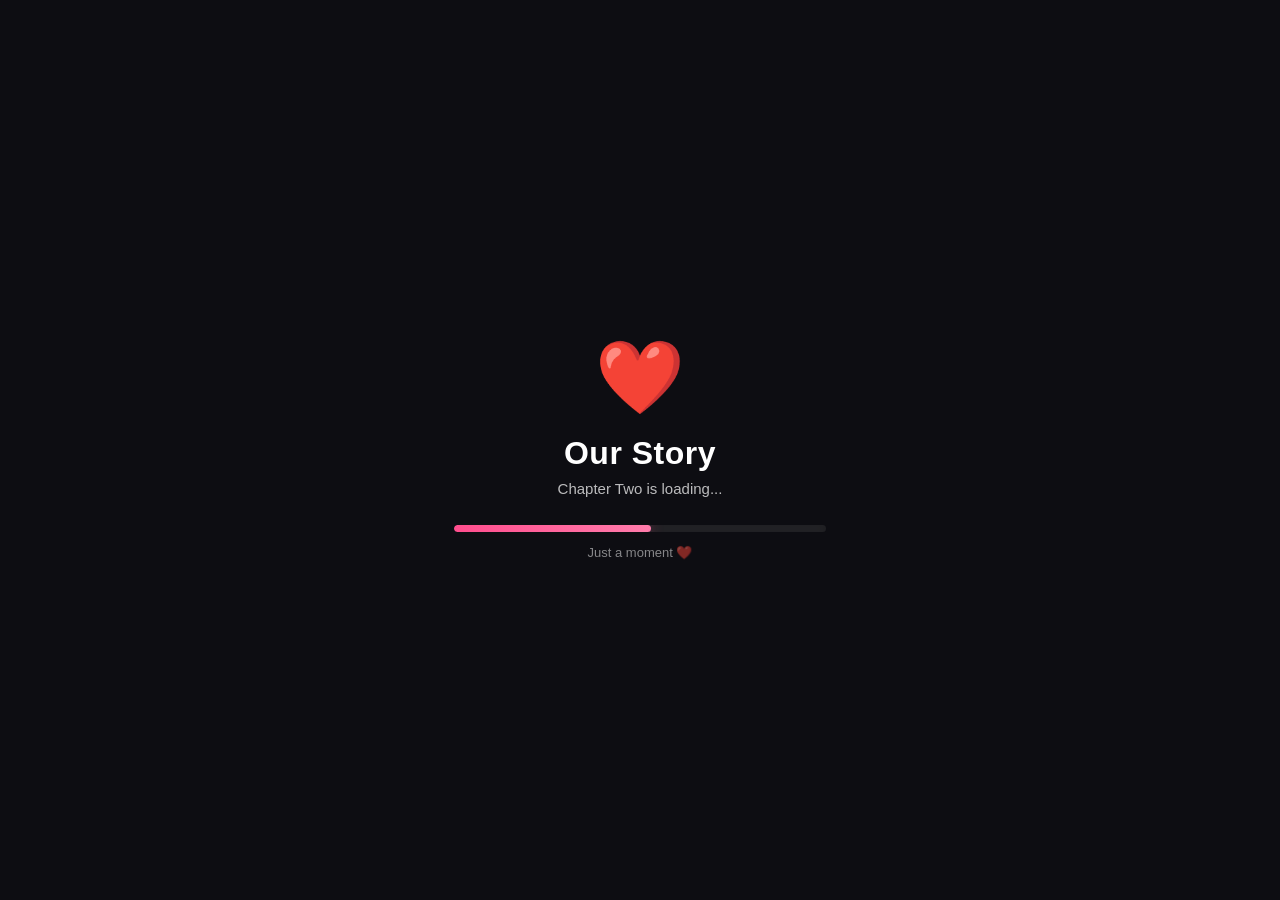
==== index.html @ 0c9db48d "Show saved Cloudinary memories in chapter wall" ====
<!DOCTYPE html><html lang="en"><head><meta charset="UTF-8"><meta name="viewport" content="width=device-width, initial-scale=1.0"><title>Our Story — Chapter Two ❤️</title><link rel="stylesheet" href="style.css"><link rel="stylesheet" href="passcode.css"><link rel="stylesheet" href="final-media.css"><link rel="stylesheet" href="https://unpkg.com/leaflet@1.9.4/dist/leaflet.css"></head><body><section id="loadingPage" class="page active"><div class="loadingScreen"><div class="loadingHeart">❤️</div><h1>Our Story</h1><p>Chapter Two is loading...</p><div class="loadingBar"><div id="loadingFill"></div></div><span>Just a moment ❤️</span></div></section><section id="loveGate" class="page"><div class="gateLayout"><div class="gateHero"><video autoplay muted loop playsinline preload="auto"><source src="InShot_20260901_132736990.mp4" type="video/mp4">Your browser does not support this video.</video></div><div class="gateCard dialGate"><div class="gateIcon">🔐</div><h2>Enter Our Secret Passcode ❤️</h2><p>Only the right passcode can unlock our story.</p><div class="passcodeRow"><div id="passcodeDisplay" class="passcodeDisplay">••••</div><button id="hintBtn" class="hintBtn" type="button">💡</button></div><div id="hintPopup" class="hintPopup hidden">The code is related to web ❤️</div><div class="heartKeypad"><button class="heartKey" data-key="1">1</button><button class="heartKey" data-key="2">2</button><button class="heartKey" data-key="3">3</button><button class="heartKey" data-key="4">4</button><button class="heartKey" data-key="5">5</button><button class="heartKey" data-key="6">6</button><button class="heartKey" data-key="7">7</button><button class="heartKey" data-key="8">8</button><button class="heartKey" data-key="9">9</button><button class="heartKey" data-key="delete" aria-label="Delete last digit">⌫</button><button class="heartKey heartKeyZero" data-key="0">0</button></div><button id="unlockBtn" class="unlockDialBtn">Unlock Our Story ❤️</button><p id="gateMessage"></p></div></div></section><section id="heroPage" class="page"><video id="heroVideo" autoplay muted loop playsinline preload="auto"><source src="InShot_20260901_132736990.mp4" type="video/mp4"></video><div class="heroOverlay"><h1>Our Story</h1><h2>Chapter Two ❤️</h2><p>Every memory with you is my favorite memory.</p><button id="beginJourney">Begin Our Journey</button></div></section><section id="letterPage" class="page"><div class="letterSplit"><div class="letterCopy"><h2>💌 A Letter For You</h2><div class="letterCard"><p id="letterText"></p></div><button id="nextLetterBtn" class="hidden">Continue ❤️</button></div><div class="introVideoFrame"><video autoplay muted loop playsinline preload="auto"><source src="InShot_20260901_132624431.mp4" type="video/mp4"></video></div></div></section><section id="cameraPage" class="page"><div class="cameraWrapper"><h2>📸 One More Memory...</h2><p id="cameraStatus">Smile... 😊</p><video id="camera" autoplay muted playsinline></video><canvas id="captureCanvas"></canvas><div id="cameraCountdown">3</div></div></section><section id="selfiePage" class="page"><div class="selfieContainer"><div class="polaroid"><img id="selfieImage" src="" alt="Captured Memory"><div class="polaroidCaption"><h3>❤️ The Newest Memory</h3><p>Captured Today</p></div></div></div></section><section id="memoryWall" class="page"><div class="memoryWallTop"><h2 class="memoryHeading">Our Story ❤️</h2><p class="memoryWallIntro">A few moments from this chapter.</p></div><div class="memoryGrid"><video class="memoryVideo pos-center" autoplay muted loop playsinline preload="auto"><source src="VID_20260921_014622_862.mp4"></video><video class="memoryVideo pos-center" autoplay muted loop playsinline preload="auto"><source src="1000595578.mp4"></video><video class="memoryVideo pos-right" autoplay muted loop playsinline preload="auto"><source src="1000597354.mp4"></video><video class="memoryVideo pos-right" autoplay muted loop playsinline preload="auto"><source src="1000597353.mp4"></video><video class="memoryVideo pos-left" autoplay muted loop playsinline preload="auto"><source src="1000598898.mp4"></video><video class="memoryVideo pos-left" autoplay muted loop playsinline preload="auto"><source src="1000598899.mp4"></video><video class="memoryVideo pos-center" autoplay muted loop playsinline preload="auto"><source src="InShot_20260828_232632135.mp4"></video><video class="memoryVideo pos-center" autoplay muted loop playsinline preload="auto"><source src="1000601857.mp4"></video><div class="currentSelfieSlot"><img id="memoryWallSelfie" src="" alt="Current Selfie"><div>❤️ Current Memory</div></div></div><div class="cloudMemoriesSection"><h3>☁️ Our Saved Memories</h3><p class="cloudMemoriesHint">Every selfie saved here becomes another little memory.</p><div id="cloudMemoriesGrid" class="cloudMemoriesGrid"></div><p id="cloudMemoriesEmpty" class="cloudMemoriesEmpty hidden">Your first saved memory will appear here. 📸❤️</p></div><p class="memoryQuote">Every beautiful memory deserves another chapter. ❤️</p><button id="timelineContinue" class="storyContinueBtn" type="button">Continue to our timeline ❤️</button></section><section id="timelinePage" class="page"><div class="timelineContainer"><div class="timelineHeader"><span>CHAPTER TWO</span><h2>Our Little Timeline ❤️</h2><p>The moments that made this story ours.</p></div><div id="storyTimeline" class="storyTimeline"></div><button id="timelineNext" class="storyContinueBtn" type="button">Continue ❤️</button></div></section><section id="locationPage" class="page"><div class="locationContainer"><div class="locationIcon">📍</div><h2>Where We Are ❤️</h2><p class="locationSubtitle">One memory, two places.</p><div id="loveMap"></div><div class="mapDistance" id="distanceValue">1.92 miles</div><p id="distanceHugText" class="distanceHugText">These 1.92 miles are the only thing standing between us and the hug we both need ❤️</p><div class="locationPoints"><div class="locationPoint"><span>❤️</span><strong>His Home</strong></div><div class="locationPoint"><span>🌹</span><strong>Your Home</strong></div></div><button id="locationPermissionBtn" type="button" class="hidden">📍 Share My Location</button><button id="locationContinue" type="button" class="hidden">Continue ❤️</button></div></section><section id="quizPage" class="page"><div class="quizContainer"><div class="quizTop"><span id="questionNumber">Question 1 / 8</span><div class="progressBar"><div id="progressFill"></div></div></div><h2 id="quizQuestion"></h2><div id="quizOptions"></div><p id="quizResponse"></p></div></section><section id="starsPage" class="page"><div id="starBackground"></div><div class="starsContent"><h2>🌌 Memory Constellation</h2><p>Tap every glowing star to unlock our memories.</p></div><button id="starsContinue" class="hidden">Continue ❤️</button></section><section id="futurePage" class="page"><div class="futureContainer"><h2>🌠 Future Star</h2><div id="futureTypewriter"></div><img id="futureSelfie" src="" alt="Future Memory"><button id="futureNext">Continue ❤️</button></div></section><section id="finalLetterPage" class="page"><div class="finalLetterCard"><h2>💌 One Last Letter</h2><p id="finalLetterText"></p><button id="sealChapterBtn" class="hidden">❤️ Seal Chapter Two</button></div></section><section id="sealPage" class="page"><div class="sealContainer"><div id="heartSeal">❤️</div><h2>Chapter Two Sealed Forever</h2><p>Some memories never fade... They stay forever. ❤️</p></div></section><section id="giftPage" class="page"><div class="giftWrapper"><div id="giftBox">🎁</div><div id="giftItems" class="hidden"><div>🌹 Rose</div><div>🍫 Chocolate</div><div>💌 Love Letter</div><div>❤️ Endless Love</div></div></div></section><section id="continuePage" class="page"><div class="continueBox"><h1>To Be Continued...</h1><p>See you in Chapter Three ❤️</p></div></section><section id="voicemailPage" class="page"><div class="voicemailCard"><div class="voicemailLabel">❤️ A VOICE NOTE FOR YOU</div><p>Before you go, listen to this...</p><div class="voicePlayer"><button id="voicePlayBtn" type="button">▶</button><div class="voiceWave"><div id="voiceProgress"></div><input id="voiceSeek" type="range" min="0" max="100" value="0"></div><span id="voiceTime">0:00</span></div><audio id="voiceMessage" preload="metadata"><source src="20260830_133704.aac" type="audio/aac"></audio></div></section><section id="anniversaryPage" class="page"><div class="anniversaryMessage"><span class="anniversaryLine">One last thing...</span><span class="anniversaryLine">I love you, babe ❤️</span><span class="anniversaryLine">Happy Anniversary ❤️</span></div></section><section id="replayPage" class="page"><div class="replayBox"><button id="replayBtn">❤️ Replay Our Story</button></div></section><audio id="bgMusic" src="Writing in time.mp3" preload="auto" loop></audio><div id="heartRain"></div><div id="rosePetals"></div><div id="fireworks"></div><div id="flashEffect"></div><script src="https://unpkg.com/leaflet@1.9.4/dist/leaflet.js"></script><script src="js/supabase.js?v=12"></script><script src="js/quiz-history.js?v=1"></script><script src="js/memories.js?v=1"></script><script src="js/camera.js"></script><script src="js/quiz.js?v=8"></script><script src="js/stars.js"></script><script src="js/location.js"></script><script src="script.js"></script></body></html>
---- style.css ----
/*=================================================
  OUR STORY — CHAPTER TWO
  STYLE.CSS
  VERSION 3
  PART 1
==================================================*/

*{
margin:0;
padding:0;
box-sizing:border-box;
-webkit-tap-highlight-color:transparent;
}

:root{

--bg:#05060A;

--bg2:#0F1118;

--primary:#FF4D8D;

--secondary:#FF82B2;

--text:#FFFFFF;

--light:#D9D9D9;

--glass:rgba(255,255,255,.08);

--border:rgba(255,255,255,.12);

--radius:24px;

--transition:.45s;

}

html{

width:100%;
height:100%;
overflow:hidden;

scroll-behavior:smooth;

}

body{

width:100%;
height:100%;

overflow:hidden;

background:linear-gradient(
180deg,
var(--bg),
var(--bg2)
);

font-family:"Poppins",sans-serif;

color:white;

position:relative;

}

/*=========================
Page
=========================*/

.page{

position:fixed;

top:0;
left:0;

width:100%;
height:100%;

display:flex;

justify-content:center;

align-items:center;

flex-direction:column;

padding:24px;

opacity:0;

visibility:hidden;

pointer-events:none;

transform:translateY(40px);

transition:

opacity .6s,

transform .6s,

visibility .6s;

}

.page.active{

opacity:1;

visibility:visible;

pointer-events:auto;

transform:translateY(0);

}

/*=========================
Hidden
=========================*/

.hidden{

display:none !important;

}

/*=========================
Loading
=========================*/

.loadingContent{

width:100%;

max-width:380px;

text-align:center;

}

.heartLoader{

font-size:70px;

animation:heartbeat 1.3s infinite;

}

.loadingContent h1{

margin-top:18px;

font-size:30px;

font-weight:700;

}

.loadingContent p{

margin-top:12px;

color:#cccccc;

}

.loadingBar{

margin-top:28px;

width:100%;

height:12px;

background:#202020;

border-radius:100px;

overflow:hidden;

}

#loadingFill{

width:0%;

height:100%;

background:linear-gradient(
90deg,
var(--primary),
var(--secondary)
);

border-radius:100px;

}

/*=========================
Love Gate
=========================*/

.gateCard{

width:100%;

max-width:420px;

background:var(--glass);

backdrop-filter:blur(18px);

border:1px solid var(--border);

border-radius:28px;

padding:28px;

text-align:center;

box-shadow:

0 20px 45px rgba(0,0,0,.35);

}

.gateIcon{

font-size:55px;

margin-bottom:15px;

}

.gateCard h2{

font-size:26px;

line-height:1.4;

margin-bottom:10px;

}

.gateCard p{

color:var(--light);

margin-bottom:18px;

}

#loveInput{

width:100%;

padding:16px;

border:none;

outline:none;

border-radius:16px;

background:#181818;

color:white;

font-size:16px;

}

#loveInput::placeholder{

color:#999;

}

#unlockBtn{

width:100%;

margin-top:18px;

padding:15px;

border:none;

border-radius:16px;

background:var(--primary);

color:white;

font-size:17px;

font-weight:600;

cursor:pointer;

transition:var(--transition);

}

#unlockBtn:active{

transform:scale(.97);

}

#gateMessage{

margin-top:15px;

min-height:24px;

font-size:15px;

color:#FFD5E4;

}

/*=========================
Hero
=========================*/

#heroPage{

overflow:hidden;

}

#heroVideo{

position:absolute;

inset:0;

width:100%;

height:100%;

object-fit:cover;

z-index:-2;

}

.heroOverlay{

position:absolute;

inset:0;

display:flex;

justify-content:center;

align-items:center;

flex-direction:column;

text-align:center;

padding:25px;

background:rgba(0,0,0,.45);

}

.heroOverlay h1{

font-size:46px;

font-weight:700;

}

.heroOverlay h2{

margin-top:8px;

font-size:30px;

color:var(--secondary);

}

.heroOverlay p{

margin-top:20px;

max-width:340px;

line-height:1.8;

color:#ECECEC;

}

#beginJourney{

margin-top:30px;

padding:15px 42px;

border:none;

border-radius:50px;

background:var(--primary);

color:white;

font-size:17px;

font-weight:600;

cursor:pointer;

transition:var(--transition);

}

#beginJourney:active{

transform:scale(.96);

}

/*=========================
Animation
=========================*/

@keyframes heartbeat{

0%{

transform:scale(1);

}

25%{

transform:scale(1.12);

}

50%{

transform:scale(.95);

}

75%{

transform:scale(1.1);

}

100%{

transform:scale(1);

}

}
/*=================================================
  VERSION 3
  PART 2
  LOVE LETTER • CAMERA • SELFIE • MEMORY WALL
==================================================*/

/*=========================
Love Letter
=========================*/

.letterWrapper{

width:100%;
max-width:750px;

display:flex;
flex-direction:column;
align-items:center;

}

.letterWrapper h2{

font-size:32px;

margin-bottom:25px;

text-align:center;

}

.letterCard{

width:100%;

min-height:350px;

padding:28px;

background:var(--glass);

backdrop-filter:blur(20px);

border:1px solid var(--border);

border-radius:28px;

overflow-y:auto;

line-height:2;

font-size:17px;

color:#F4F4F4;

scrollbar-width:none;

}

.letterCard::-webkit-scrollbar{

display:none;

}

#letterText{

white-space:pre-wrap;

}

#nextLetterBtn{

margin-top:30px;

padding:15px 40px;

border:none;

border-radius:50px;

background:var(--primary);

color:white;

font-size:17px;

font-weight:600;

cursor:pointer;

transition:var(--transition);

}

#nextLetterBtn:active{

transform:scale(.97);

}

/*=========================
Camera
=========================*/

.cameraWrapper{

width:100%;

max-width:430px;

display:flex;

flex-direction:column;

align-items:center;

}

.cameraWrapper h2{

margin-bottom:10px;

}

#cameraStatus{

margin-bottom:18px;

color:#DDDDDD;

}

#camera{

width:100%;

aspect-ratio:1/1;

border-radius:25px;

background:black;

object-fit:cover;

border:3px solid rgba(255,255,255,.12);

}

#captureCanvas{

display:none;

}

#cameraCountdown{

margin-top:25px;

width:85px;

height:85px;

display:flex;

justify-content:center;

align-items:center;

border-radius:50%;

background:rgba(255,255,255,.08);

font-size:36px;

font-weight:bold;

}

/*=========================
Selfie
=========================*/

.selfieContainer{

display:flex;

justify-content:center;

align-items:center;

width:100%;

}

.polaroid{

width:320px;

background:white;

padding:18px;

border-radius:12px;

box-shadow:

0 18px 45px rgba(0,0,0,.35);

transform:rotate(-2deg);

transition:.4s;

}

.polaroid:active{

transform:rotate(0deg) scale(.98);

}

.polaroid img{

width:100%;

aspect-ratio:1/1;

object-fit:cover;

display:block;

border-radius:8px;

}

.polaroidCaption{

margin-top:18px;

text-align:center;

color:#222;

}

.polaroidCaption h3{

font-size:21px;

margin-bottom:10px;

}

.polaroidCaption p{

font-weight:600;

margin-bottom:10px;

}

.polaroidCaption small{

display:block;

line-height:1.8;

}

/*=========================
Memory Wall
=========================*/

.memoryHeading{

font-size:34px;

margin-bottom:30px;

text-align:center;

}

.memoryGrid{

width:100%;

max-width:900px;

display:grid;

grid-template-columns:

repeat(2,1fr);

gap:16px;

}

.memoryVideo{

width:100%;

aspect-ratio:1/1;

object-fit:cover;

background:#111;

border-radius:20px;

border:2px solid rgba(255,255,255,.10);

transition:.35s;

}

.memoryVideo:hover{

transform:scale(1.03);

}

.memoryQuote{

margin-top:28px;

text-align:center;

font-size:16px;

line-height:1.8;

color:#DDDDDD;

}

/*=========================
Tablet/Desktop
=========================*/

@media(min-width:768px){

.memoryGrid{

grid-template-columns:

repeat(3,1fr);

}

.polaroid{

width:360px;

}

}
/*=================================================
  VERSION 3
  PART 3
  QUIZ • CONSTELLATION • FUTURE STAR • FINAL LETTER
==================================================*/

/*=========================
COUPLE QUIZ
=========================*/

.quizContainer{

width:100%;

max-width:550px;

background:var(--glass);

backdrop-filter:blur(20px);

border:1px solid var(--border);

border-radius:28px;

padding:28px;

box-shadow:0 20px 45px rgba(0,0,0,.35);

}

.quizTop{

display:flex;

flex-direction:column;

gap:15px;

margin-bottom:30px;

}

#questionNumber{

font-size:15px;

color:#DADADA;

}

.progressBar{

width:100%;

height:10px;

background:#222;

border-radius:50px;

overflow:hidden;

}

#progressFill{

width:0%;

height:100%;

background:linear-gradient(
90deg,
var(--primary),
var(--secondary)
);

transition:.4s;

}

#quizQuestion{

font-size:26px;

line-height:1.5;

margin-bottom:25px;

text-align:center;

}

#quizOptions{

display:grid;

gap:15px;

}

.quizOption{

padding:16px;

border:none;

border-radius:18px;

background:rgba(255,255,255,.08);

color:white;

font-size:16px;

cursor:pointer;

transition:.3s;

}

.quizOption:hover{

background:var(--primary);

transform:translateY(-2px);

}

.quizOption.correct{

background:#32d583;

}

.quizOption.wrong{

background:#ff5b5b;

}

#quizResponse{

margin-top:20px;

min-height:25px;

text-align:center;

color:#FFD7E5;

font-size:15px;

}

/*=========================
MEMORY CONSTELLATION
=========================*/

#starBackground{

position:absolute;

inset:0;

overflow:hidden;

z-index:-1;

}

.star{

position:absolute;

width:8px;

height:8px;

border-radius:50%;

background:white;

box-shadow:
0 0 12px white,
0 0 25px var(--secondary);

animation:twinkle 2.2s infinite;

cursor:pointer;

}

.starsContent{

text-align:center;

max-width:500px;

}

.starsContent h2{

font-size:34px;

margin-bottom:18px;

}

.starsContent p{

line-height:1.8;

color:#DDDDDD;

}

#starsContinue{

margin-top:40px;

padding:15px 40px;

border:none;

border-radius:50px;

background:var(--primary);

color:white;

font-size:16px;

cursor:pointer;

}

/*=========================
FUTURE STAR
=========================*/

.futureContainer{

width:100%;

max-width:650px;

display:flex;

flex-direction:column;

align-items:center;

text-align:center;

}

.futureContainer h2{

font-size:34px;

margin-bottom:20px;

}

#futureTypewriter{

min-height:150px;

font-size:18px;

line-height:1.9;

color:#F2F2F2;

white-space:pre-wrap;

margin-bottom:25px;

}

#futureSelfie{

width:230px;

height:230px;

border-radius:50%;

object-fit:cover;

border:5px solid rgba(255,255,255,.18);

box-shadow:0 15px 40px rgba(0,0,0,.35);

display:none;

}

#futureNext{

margin-top:30px;

padding:15px 40px;

border:none;

border-radius:50px;

background:var(--primary);

color:white;

font-size:16px;

cursor:pointer;

}

/*=========================
FINAL LETTER
=========================*/

.finalLetterCard{

width:100%;

max-width:700px;

background:var(--glass);

backdrop-filter:blur(20px);

border:1px solid var(--border);

border-radius:28px;

padding:30px;

text-align:center;

}

.finalLetterCard h2{

font-size:32px;

margin-bottom:20px;

}

#finalLetterText{

font-size:17px;

line-height:2;

white-space:pre-wrap;

text-align:left;

min-height:250px;

}

#sealChapterBtn{

margin-top:35px;

padding:15px 45px;

border:none;

border-radius:50px;

background:var(--primary);

color:white;

font-size:17px;

font-weight:600;

cursor:pointer;

}

/*=========================
ANIMATIONS
=========================*/

@keyframes twinkle{

0%{

opacity:.3;
transform:scale(.8);

}

50%{

opacity:1;
transform:scale(1.4);

}

100%{

opacity:.3;
transform:scale(.8);

}

}
/*=================================================
  VERSION 3
  PART 4
  SEAL • GIFT • ENDING • EFFECTS
==================================================*/

/*=========================
SEAL PAGE
=========================*/

.sealContainer{

width:100%;
max-width:550px;

display:flex;
flex-direction:column;
align-items:center;
justify-content:center;

text-align:center;

}

#heartSeal{

width:140px;
height:140px;

display:flex;
justify-content:center;
align-items:center;

font-size:70px;

border-radius:50%;

background:rgba(255,255,255,.08);

border:2px solid rgba(255,255,255,.12);

box-shadow:
0 0 40px rgba(255,77,141,.35);

animation:heartbeat 1.5s infinite;

margin-bottom:30px;

}

.sealContainer h2{

font-size:34px;

margin-bottom:15px;

}

.sealContainer p{

line-height:1.8;

color:#DDDDDD;

}

/*=========================
GIFT PAGE
=========================*/

.giftWrapper{

display:flex;

flex-direction:column;

align-items:center;

}

#giftBox{

font-size:120px;

cursor:pointer;

transition:.35s;

}

#giftBox:hover{

transform:scale(1.08) rotate(6deg);

}

#giftItems{

margin-top:30px;

display:grid;

grid-template-columns:
repeat(2,1fr);

gap:18px;

}

#giftItems div{

padding:18px;

background:var(--glass);

border:1px solid var(--border);

border-radius:18px;

text-align:center;

font-size:18px;

}

/*=========================
TO BE CONTINUED
=========================*/

.continueBox{

text-align:center;

}

.continueBox h1{

font-size:52px;

margin-bottom:20px;

}

.continueBox p{

font-size:20px;

color:#E7E7E7;

}

/*=========================
REPLAY
=========================*/

.replayBox{

display:flex;

justify-content:center;

align-items:center;

}

#replayBtn,
#restartBtn{

padding:16px 45px;

border:none;

border-radius:50px;

background:var(--primary);

color:#fff;

font-size:17px;

font-weight:600;

cursor:pointer;

transition:.3s;

}

#replayBtn:hover,
#restartBtn:hover{

transform:translateY(-2px);

}

/*=========================
POST CREDIT
=========================*/

.creditBox{

width:100%;

max-width:700px;

text-align:center;

}

#creditText{

font-size:22px;

line-height:2;

white-space:pre-wrap;

min-height:180px;

}

/*=========================
HEART RAIN
=========================*/

#heartRain{

position:fixed;

inset:0;

pointer-events:none;

overflow:hidden;

z-index:999;

}

.heart{

position:absolute;

font-size:20px;

animation:fallHeart linear forwards;

}

@keyframes fallHeart{

0%{

transform:translateY(-120px);

opacity:1;

}

100%{

transform:translateY(110vh);

opacity:0;

}

}

/*=========================
ROSE PETALS
=========================*/

#rosePetals{

position:fixed;

inset:0;

pointer-events:none;

overflow:hidden;

z-index:998;

}

.petal{

position:absolute;

font-size:18px;

animation:petalFall linear forwards;

}

@keyframes petalFall{

0%{

transform:
translateY(-100px)
rotate(0deg);

}

100%{

transform:
translateY(110vh)
rotate(360deg);

}

}

/*=========================
FIREWORKS
=========================*/

#fireworks{

position:fixed;

inset:0;

pointer-events:none;

z-index:1000;

}

.firework{

position:absolute;

width:8px;

height:8px;

border-radius:50%;

background:#fff;

animation:explode .8s ease-out forwards;

}

@keyframes explode{

0%{

transform:scale(0);

opacity:1;

}

100%{

transform:scale(12);

opacity:0;

}

}

/*=========================
FLASH
=========================*/

#flashEffect{

position:fixed;

inset:0;

background:#fff;

opacity:0;

pointer-events:none;

z-index:1200;

transition:.4s;

}

/*=========================
CONFETTI
=========================*/

#confetti{

position:fixed;

inset:0;

pointer-events:none;

overflow:hidden;

z-index:999;

}

/*=========================
RESPONSIVE
=========================*/

@media(max-width:480px){

.heroOverlay h1{

font-size:38px;

}

.heroOverlay h2{

font-size:24px;

}

.quizContainer,
.finalLetterCard,
.gateCard{

padding:22px;

}

.memoryHeading{

font-size:28px;

}

.continueBox h1{

font-size:40px;

}

}
---- passcode.css ----
/* Landscape hero video above passcode */
.gateLayout{width:min(94vw,560px);display:flex;flex-direction:column;align-items:center;gap:18px}.gateHero{width:min(94vw,560px);aspect-ratio:16/9;overflow:hidden;border-radius:22px;border:1px solid rgba(255,255,255,.14);box-shadow:0 18px 45px rgba(0,0,0,.4);background:#111;flex:none}.gateHero video{display:block;width:100%;height:100%;object-fit:cover}.dialGate{max-width:390px;position:relative}.dialGate .gateIcon{margin-bottom:10px}.passcodeRow{display:flex;align-items:center;gap:10px;margin:18px 0 18px}.passcodeDisplay{flex:1;min-height:56px;display:flex;align-items:center;justify-content:center;padding:0 18px;border:1px solid rgba(255,130,178,.45);border-radius:16px;background:#181818;color:white;font-size:24px;font-weight:700;letter-spacing:12px;box-shadow:inset 0 0 18px rgba(0,0,0,.18)}.hintBtn{width:56px;height:56px;border:1px solid rgba(255,130,178,.35);border-radius:16px;background:rgba(255,77,141,.12);font-size:24px;cursor:pointer;transition:.2s}.hintBtn:active{transform:scale(.92)}.hintPopup{position:absolute;right:28px;top:205px;z-index:10;max-width:220px;padding:13px 16px;border:1px solid rgba(255,130,178,.35);border-radius:14px;background:rgba(20,20,25,.97);backdrop-filter:blur(16px);color:#ffd9e7;font-size:14px;line-height:1.5;box-shadow:0 14px 35px rgba(0,0,0,.35)}.heartKeypad{width:min(300px,88vw);margin:0 auto;display:grid!important;grid-template-columns:repeat(3,1fr)!important;gap:13px;justify-items:center}.heartKey{width:72px;height:72px;border:0;background:transparent;color:white;font-family:"Poppins",sans-serif;font-size:19px;font-weight:700;cursor:pointer;position:relative;isolation:isolate;filter:drop-shadow(0 8px 10px rgba(255,77,141,.18));transition:transform .18s ease}.heartKey::before{content:"♥";position:absolute;inset:0;display:flex;align-items:center;justify-content:center;font-size:76px;line-height:1;color:#FF4D8D;z-index:-1;text-shadow:0 0 18px rgba(255,77,141,.5)}.heartKey:active{transform:scale(.88)}.heartKeyZero{grid-column:2}.unlockDialBtn{width:100%;margin-top:20px;padding:15px;border:none;border-radius:16px;background:linear-gradient(90deg,#FF4D8D,#ff6fa5);color:white;font-size:16px;font-weight:600;cursor:pointer;transition:.3s}.unlockDialBtn:active{transform:scale(.97)}

/* Restored loading screen */
#loadingPage{position:fixed;inset:0;z-index:99999;display:none;align-items:center;justify-content:center;background:#0d0d12;color:#fff;overflow:hidden}
#loadingPage.active{display:flex}
.loadingScreen{width:min(88vw,420px);text-align:center;padding:30px 24px}
.loadingHeart{font-size:72px;line-height:1;margin-bottom:22px;animation:loadingPulse 1.25s ease-in-out infinite}
.loadingScreen h1{margin:0 0 8px;font-size:32px;letter-spacing:.5px}
.loadingScreen p{margin:0 0 24px;color:rgba(255,255,255,.72);font-size:15px}
.loadingBar{width:100%;height:7px;border-radius:999px;background:rgba(255,255,255,.1);overflow:hidden;box-shadow:inset 0 0 10px rgba(0,0,0,.25)}
#loadingFill{width:0;height:100%;border-radius:inherit;background:linear-gradient(90deg,#ff4d8d,#ff7cab);transition:width .12s linear;box-shadow:0 0 14px rgba(255,77,141,.45)}
.loadingScreen span{display:block;margin-top:13px;font-size:13px;color:rgba(255,255,255,.5)}
@keyframes loadingPulse{0%,100%{transform:scale(1);filter:drop-shadow(0 0 0 rgba(255,77,141,0))}50%{transform:scale(1.1);filter:drop-shadow(0 0 18px rgba(255,77,141,.45))}}
@media(max-width:700px){.gateLayout{width:100%;gap:14px;padding:10px 10px 20px}.gateHero{width:100%;max-width:560px;aspect-ratio:16/9;border-radius:18px}.dialGate{width:100%;max-width:390px;padding:22px 16px}.heartKey{width:64px;height:64px}.heartKey::before{font-size:68px}.heartKeypad{gap:10px}.dialGate h2{font-size:22px}.hintPopup{right:16px;top:195px}.passcodeDisplay{min-height:52px}.hintBtn{width:52px;height:52px}.loadingScreen h1{font-size:28px}.loadingHeart{font-size:64px}}
---- final-media.css ----
.pos-left{object-position:25% 50%!important}.pos-center{object-position:50% 50%!important}.pos-right{object-position:72% 50%!important}.letterSplit{width:min(94vw,1000px);display:flex;gap:26px;align-items:stretch}.letterCopy{flex:1;min-width:0;display:flex;flex-direction:column}.letterCopy h2{font-size:32px;margin-bottom:18px;text-align:left}.letterSplit .letterCard{min-height:360px;flex:1}.introVideoFrame{width:min(42vw,410px);aspect-ratio:1/1;overflow:hidden;border-radius:28px;border:1px solid rgba(255,255,255,.16);box-shadow:0 20px 55px rgba(0,0,0,.4)}.introVideoFrame video{width:100%;height:100%;object-fit:cover;object-position:55% 50%}.voicemailCard{width:min(92vw,520px);padding:32px 26px;border-radius:28px;background:rgba(255,255,255,.08);border:1px solid rgba(255,255,255,.14);backdrop-filter:blur(18px);box-shadow:0 24px 70px rgba(0,0,0,.45);text-align:center}.voicemailLabel{font-size:12px;letter-spacing:.14em;color:#ff9fbe;margin-bottom:14px}.voicemailCard>p{color:#eee;margin-bottom:28px}.voicePlayer{display:flex;align-items:center;gap:12px;background:rgba(255,255,255,.08);padding:14px;border-radius:22px}.voicePlayer button{width:48px;height:48px;border:0;border-radius:50%;background:#ff4d8d;color:white;font-size:18px;cursor:pointer}.voiceWave{position:relative;flex:1;height:10px;border-radius:999px;background:rgba(255,255,255,.16);overflow:hidden}.voiceWave div{height:100%;width:0;background:linear-gradient(90deg,#ff4d8d,#ff9fbe);border-radius:inherit;pointer-events:none}.voiceWave input{position:absolute;inset:0;width:100%;opacity:0;cursor:pointer}.voicePlayer span{font-size:13px;min-width:36px;color:#eee}.anniversaryMessage{width:min(90vw,760px);display:flex;flex-direction:column;gap:24px;text-align:center;font-family:'Playfair Display',serif;font-size:clamp(34px,7vw,72px);font-style:italic;color:white;text-shadow:0 0 24px rgba(255,255,255,.22)}.anniversaryLine{opacity:0;transform:translateY(16px);transition:opacity 1.1s ease,transform 1.1s ease}.anniversaryLine.show{opacity:1;transform:translateY(0)}#anniversaryPage{background:#000}.memoryGrid{grid-template-columns:repeat(3,minmax(0,1fr));gap:20px;align-items:start}.memoryVideo{background:#fff!important;padding:10px 10px 34px!important;border:0!important;border-radius:3px!important;box-shadow:0 14px 30px rgba(0,0,0,.38)!important;object-fit:cover;aspect-ratio:1/1.08!important;transition:none!important}.memoryVideo:hover{transform:none!important;box-shadow:0 14px 30px rgba(0,0,0,.38)!important}.memoryVideo:nth-child(1){transform:rotate(-2.5deg)}.memoryVideo:nth-child(2){transform:rotate(1.8deg)}.memoryVideo:nth-child(3){transform:rotate(-1.5deg)}.memoryVideo:nth-child(4){transform:rotate(2.6deg)}.memoryVideo:nth-child(5){transform:rotate(-1.8deg)}.memoryVideo:nth-child(6){transform:rotate(2deg)}.memoryVideo:nth-child(7){transform:rotate(-2.2deg)}.memoryVideo:nth-child(8){transform:rotate(1.5deg)}.currentSelfieSlot{background:#fff!important;padding:10px 10px 30px!important;border-radius:3px!important;box-shadow:0 14px 30px rgba(0,0,0,.38)!important;transform:rotate(-1deg);color:#222;text-align:center;opacity:0;transform-origin:50% 0}.currentSelfieSlot.show{animation:selfieDropFromTop .9s cubic-bezier(.2,.85,.25,1.15) forwards}@keyframes selfieDropFromTop{0%{opacity:0;transform:translateY(-180px) rotate(-8deg) scale(.9)}65%{opacity:1;transform:translateY(10px) rotate(2deg) scale(1.02)}100%{opacity:1;transform:translateY(0) rotate(-1deg) scale(1)}}.currentSelfieSlot img{width:100%;aspect-ratio:1/1;object-fit:cover;display:block;border-radius:2px}.currentSelfieSlot div{padding-top:12px;font-weight:700}@media(max-width:700px){.letterSplit{flex-direction:column;gap:18px;height:calc(100vh - 48px);overflow-y:auto;padding-bottom:12px}.letterCopy h2{text-align:center;font-size:28px}.letterSplit .letterCard{min-height:300px}.introVideoFrame{width:100%;max-width:420px;margin:auto;flex:none}.voicemailCard{padding:28px 18px}.anniversaryMessage{gap:18px}.memoryGrid{grid-template-columns:repeat(2,minmax(0,1fr));gap:12px}.memoryVideo{padding:7px 7px 24px!important}.currentSelfieSlot{padding:7px 7px 22px!important}.currentSelfieSlot div{font-size:12px;padding-top:8px}.memoryGrid.memoryNineGrid{height:min(68vh,650px)!important}}
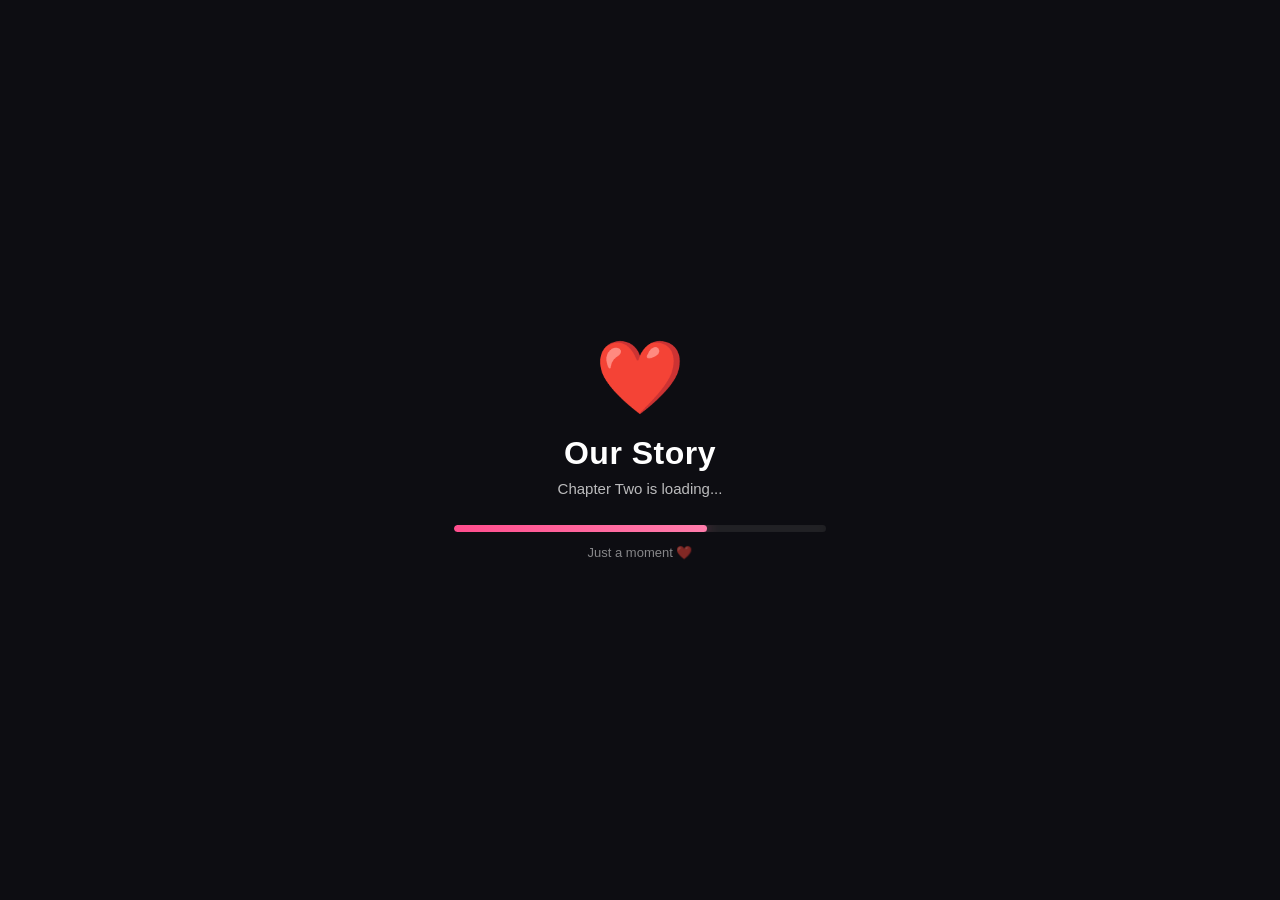
==== commit d81560b2: "Move saved selfies out of memory wall" ====
--- a/index.html
+++ b/index.html
@@ -1 +1 @@
-<!DOCTYPE html><html lang="en"><head><meta charset="UTF-8"><meta name="viewport" content="width=device-width, initial-scale=1.0"><title>Our Story — Chapter Two ❤️</title><link rel="stylesheet" href="style.css"><link rel="stylesheet" href="passcode.css"><link rel="stylesheet" href="final-media.css"><link rel="stylesheet" href="https://unpkg.com/leaflet@1.9.4/dist/leaflet.css"></head><body><section id="loadingPage" class="page active"><div class="loadingScreen"><div class="loadingHeart">❤️</div><h1>Our Story</h1><p>Chapter Two is loading...</p><div class="loadingBar"><div id="loadingFill"></div></div><span>Just a moment ❤️</span></div></section><section id="loveGate" class="page"><div class="gateLayout"><div class="gateHero"><video autoplay muted loop playsinline preload="auto"><source src="InShot_20260901_132736990.mp4" type="video/mp4">Your browser does not support this video.</video></div><div class="gateCard dialGate"><div class="gateIcon">🔐</div><h2>Enter Our Secret Passcode ❤️</h2><p>Only the right passcode can unlock our story.</p><div class="passcodeRow"><div id="passcodeDisplay" class="passcodeDisplay">••••</div><button id="hintBtn" class="hintBtn" type="button">💡</button></div><div id="hintPopup" class="hintPopup hidden">The code is related to web ❤️</div><div class="heartKeypad"><button class="heartKey" data-key="1">1</button><button class="heartKey" data-key="2">2</button><button class="heartKey" data-key="3">3</button><button class="heartKey" data-key="4">4</button><button class="heartKey" data-key="5">5</button><button class="heartKey" data-key="6">6</button><button class="heartKey" data-key="7">7</button><button class="heartKey" data-key="8">8</button><button class="heartKey" data-key="9">9</button><button class="heartKey" data-key="delete" aria-label="Delete last digit">⌫</button><button class="heartKey heartKeyZero" data-key="0">0</button></div><button id="unlockBtn" class="unlockDialBtn">Unlock Our Story ❤️</button><p id="gateMessage"></p></div></div></section><section id="heroPage" class="page"><video id="heroVideo" autoplay muted loop playsinline preload="auto"><source src="InShot_20260901_132736990.mp4" type="video/mp4"></video><div class="heroOverlay"><h1>Our Story</h1><h2>Chapter Two ❤️</h2><p>Every memory with you is my favorite memory.</p><button id="beginJourney">Begin Our Journey</button></div></section><section id="letterPage" class="page"><div class="letterSplit"><div class="letterCopy"><h2>💌 A Letter For You</h2><div class="letterCard"><p id="letterText"></p></div><button id="nextLetterBtn" class="hidden">Continue ❤️</button></div><div class="introVideoFrame"><video autoplay muted loop playsinline preload="auto"><source src="InShot_20260901_132624431.mp4" type="video/mp4"></video></div></div></section><section id="cameraPage" class="page"><div class="cameraWrapper"><h2>📸 One More Memory...</h2><p id="cameraStatus">Smile... 😊</p><video id="camera" autoplay muted playsinline></video><canvas id="captureCanvas"></canvas><div id="cameraCountdown">3</div></div></section><section id="selfiePage" class="page"><div class="selfieContainer"><div class="polaroid"><img id="selfieImage" src="" alt="Captured Memory"><div class="polaroidCaption"><h3>❤️ The Newest Memory</h3><p>Captured Today</p></div></div></div></section><section id="memoryWall" class="page"><div class="memoryWallTop"><h2 class="memoryHeading">Our Story ❤️</h2><p class="memoryWallIntro">A few moments from this chapter.</p></div><div class="memoryGrid"><video class="memoryVideo pos-center" autoplay muted loop playsinline preload="auto"><source src="VID_20260921_014622_862.mp4"></video><video class="memoryVideo pos-center" autoplay muted loop playsinline preload="auto"><source src="1000595578.mp4"></video><video class="memoryVideo pos-right" autoplay muted loop playsinline preload="auto"><source src="1000597354.mp4"></video><video class="memoryVideo pos-right" autoplay muted loop playsinline preload="auto"><source src="1000597353.mp4"></video><video class="memoryVideo pos-left" autoplay muted loop playsinline preload="auto"><source src="1000598898.mp4"></video><video class="memoryVideo pos-left" autoplay muted loop playsinline preload="auto"><source src="1000598899.mp4"></video><video class="memoryVideo pos-center" autoplay muted loop playsinline preload="auto"><source src="InShot_20260828_232632135.mp4"></video><video class="memoryVideo pos-center" autoplay muted loop playsinline preload="auto"><source src="1000601857.mp4"></video><div class="currentSelfieSlot"><img id="memoryWallSelfie" src="" alt="Current Selfie"><div>❤️ Current Memory</div></div></div><div class="cloudMemoriesSection"><h3>☁️ Our Saved Memories</h3><p class="cloudMemoriesHint">Every selfie saved here becomes another little memory.</p><div id="cloudMemoriesGrid" class="cloudMemoriesGrid"></div><p id="cloudMemoriesEmpty" class="cloudMemoriesEmpty hidden">Your first saved memory will appear here. 📸❤️</p></div><p class="memoryQuote">Every beautiful memory deserves another chapter. ❤️</p><button id="timelineContinue" class="storyContinueBtn" type="button">Continue to our timeline ❤️</button></section><section id="timelinePage" class="page"><div class="timelineContainer"><div class="timelineHeader"><span>CHAPTER TWO</span><h2>Our Little Timeline ❤️</h2><p>The moments that made this story ours.</p></div><div id="storyTimeline" class="storyTimeline"></div><button id="timelineNext" class="storyContinueBtn" type="button">Continue ❤️</button></div></section><section id="locationPage" class="page"><div class="locationContainer"><div class="locationIcon">📍</div><h2>Where We Are ❤️</h2><p class="locationSubtitle">One memory, two places.</p><div id="loveMap"></div><div class="mapDistance" id="distanceValue">1.92 miles</div><p id="distanceHugText" class="distanceHugText">These 1.92 miles are the only thing standing between us and the hug we both need ❤️</p><div class="locationPoints"><div class="locationPoint"><span>❤️</span><strong>His Home</strong></div><div class="locationPoint"><span>🌹</span><strong>Your Home</strong></div></div><button id="locationPermissionBtn" type="button" class="hidden">📍 Share My Location</button><button id="locationContinue" type="button" class="hidden">Continue ❤️</button></div></section><section id="quizPage" class="page"><div class="quizContainer"><div class="quizTop"><span id="questionNumber">Question 1 / 8</span><div class="progressBar"><div id="progressFill"></div></div></div><h2 id="quizQuestion"></h2><div id="quizOptions"></div><p id="quizResponse"></p></div></section><section id="starsPage" class="page"><div id="starBackground"></div><div class="starsContent"><h2>🌌 Memory Constellation</h2><p>Tap every glowing star to unlock our memories.</p></div><button id="starsContinue" class="hidden">Continue ❤️</button></section><section id="futurePage" class="page"><div class="futureContainer"><h2>🌠 Future Star</h2><div id="futureTypewriter"></div><img id="futureSelfie" src="" alt="Future Memory"><button id="futureNext">Continue ❤️</button></div></section><section id="finalLetterPage" class="page"><div class="finalLetterCard"><h2>💌 One Last Letter</h2><p id="finalLetterText"></p><button id="sealChapterBtn" class="hidden">❤️ Seal Chapter Two</button></div></section><section id="sealPage" class="page"><div class="sealContainer"><div id="heartSeal">❤️</div><h2>Chapter Two Sealed Forever</h2><p>Some memories never fade... They stay forever. ❤️</p></div></section><section id="giftPage" class="page"><div class="giftWrapper"><div id="giftBox">🎁</div><div id="giftItems" class="hidden"><div>🌹 Rose</div><div>🍫 Chocolate</div><div>💌 Love Letter</div><div>❤️ Endless Love</div></div></div></section><section id="continuePage" class="page"><div class="continueBox"><h1>To Be Continued...</h1><p>See you in Chapter Three ❤️</p></div></section><section id="voicemailPage" class="page"><div class="voicemailCard"><div class="voicemailLabel">❤️ A VOICE NOTE FOR YOU</div><p>Before you go, listen to this...</p><div class="voicePlayer"><button id="voicePlayBtn" type="button">▶</button><div class="voiceWave"><div id="voiceProgress"></div><input id="voiceSeek" type="range" min="0" max="100" value="0"></div><span id="voiceTime">0:00</span></div><audio id="voiceMessage" preload="metadata"><source src="20260830_133704.aac" type="audio/aac"></audio></div></section><section id="anniversaryPage" class="page"><div class="anniversaryMessage"><span class="anniversaryLine">One last thing...</span><span class="anniversaryLine">I love you, babe ❤️</span><span class="anniversaryLine">Happy Anniversary ❤️</span></div></section><section id="replayPage" class="page"><div class="replayBox"><button id="replayBtn">❤️ Replay Our Story</button></div></section><audio id="bgMusic" src="Writing in time.mp3" preload="auto" loop></audio><div id="heartRain"></div><div id="rosePetals"></div><div id="fireworks"></div><div id="flashEffect"></div><script src="https://unpkg.com/leaflet@1.9.4/dist/leaflet.js"></script><script src="js/supabase.js?v=12"></script><script src="js/quiz-history.js?v=1"></script><script src="js/memories.js?v=1"></script><script src="js/camera.js"></script><script src="js/quiz.js?v=8"></script><script src="js/stars.js"></script><script src="js/location.js"></script><script src="script.js"></script></body></html>+<!DOCTYPE html><html lang="en"><head><meta charset="UTF-8"><meta name="viewport" content="width=device-width, initial-scale=1.0"><title>Our Story — Chapter Two ❤️</title><link rel="stylesheet" href="style.css"><link rel="stylesheet" href="passcode.css"><link rel="stylesheet" href="final-media.css"><link rel="stylesheet" href="https://unpkg.com/leaflet@1.9.4/dist/leaflet.css"></head><body><section id="loadingPage" class="page active"><div class="loadingScreen"><div class="loadingHeart">❤️</div><h1>Our Story</h1><p>Chapter Two is loading...</p><div class="loadingBar"><div id="loadingFill"></div></div><span>Just a moment ❤️</span></div></section><section id="loveGate" class="page"><div class="gateLayout"><div class="gateHero"><video autoplay muted loop playsinline preload="auto"><source src="InShot_20260901_132736990.mp4" type="video/mp4">Your browser does not support this video.</video></div><div class="gateCard dialGate"><div class="gateIcon">🔐</div><h2>Enter Our Secret Passcode ❤️</h2><p>Only the right passcode can unlock our story.</p><div class="passcodeRow"><div id="passcodeDisplay" class="passcodeDisplay">••••</div><button id="hintBtn" class="hintBtn" type="button">💡</button></div><div id="hintPopup" class="hintPopup hidden">The passcode is related to today's date ❤️</div><div class="heartKeypad"><button class="heartKey" data-key="1">1</button><button class="heartKey" data-key="2">2</button><button class="heartKey" data-key="3">3</button><button class="heartKey" data-key="4">4</button><button class="heartKey" data-key="5">5</button><button class="heartKey" data-key="6">6</button><button class="heartKey" data-key="7">7</button><button class="heartKey" data-key="8">8</button><button class="heartKey" data-key="9">9</button><button class="heartKey" data-key="delete" aria-label="Delete last digit">⌫</button><button class="heartKey heartKeyZero" data-key="0">0</button></div><button id="unlockBtn" class="unlockDialBtn">Unlock Our Story ❤️</button><p id="gateMessage"></p></div></div></section><section id="heroPage" class="page"><video id="heroVideo" autoplay muted loop playsinline preload="auto"><source src="InShot_20260901_132736990.mp4" type="video/mp4"></video><div class="heroOverlay"><h1>Our Story</h1><h2>Chapter Two ❤️</h2><p>Every memory with you is my favorite memory.</p><button id="beginJourney">Begin Our Journey</button></div></section><section id="letterPage" class="page"><div class="letterSplit"><div class="letterCopy"><h2>💌 A Letter For You</h2><div class="letterCard"><p id="letterText"></p></div><button id="nextLetterBtn" class="hidden">Continue ❤️</button></div><div class="introVideoFrame"><video autoplay muted loop playsinline preload="auto"><source src="InShot_20260901_132624431.mp4" type="video/mp4"></video></div></div></section><section id="cameraPage" class="page"><div class="cameraWrapper"><h2>📸 One More Memory...</h2><p id="cameraStatus">Smile... 😊</p><video id="camera" autoplay muted playsinline></video><canvas id="captureCanvas"></canvas><div id="cameraCountdown">3</div></div></section><section id="selfiePage" class="page"><div class="selfieContainer"><div class="polaroid"><img id="selfieImage" src="" alt="Captured Memory"><div class="polaroidCaption"><h3>❤️ The Newest Memory</h3><p>Captured Today</p></div></div></div></section><section id="memoryWall" class="page"><div class="memoryWallTop"><h2 class="memoryHeading">Our Story ❤️</h2><p class="memoryWallIntro">A few moments from this chapter.</p></div><div class="memoryGrid"><video class="memoryVideo pos-center" autoplay muted loop playsinline preload="auto"><source src="VID_20260921_014622_862.mp4"></video><video class="memoryVideo pos-center" autoplay muted loop playsinline preload="auto"><source src="1000595578.mp4"></video><video class="memoryVideo pos-right" autoplay muted loop playsinline preload="auto"><source src="1000597354.mp4"></video><video class="memoryVideo pos-right" autoplay muted loop playsinline preload="auto"><source src="1000597353.mp4"></video><video class="memoryVideo pos-left" autoplay muted loop playsinline preload="auto"><source src="1000598898.mp4"></video><video class="memoryVideo pos-left" autoplay muted loop playsinline preload="auto"><source src="1000598899.mp4"></video><video class="memoryVideo pos-center" autoplay muted loop playsinline preload="auto"><source src="InShot_20260828_232632135.mp4"></video><video class="memoryVideo pos-center" autoplay muted loop playsinline preload="auto"><source src="1000601857.mp4"></video></div><div class="memoryWallActions"><p class="memoryQuote">Every beautiful memory deserves another chapter. ❤️</p><a class="storyContinueBtn" href="memories.html">📸 View All Captured Memories</a><button id="timelineContinue" class="storyContinueBtn" type="button">Continue to our timeline ❤️</button></div></section><section id="timelinePage" class="page"><div class="timelineContainer"><div class="timelineHeader"><span>CHAPTER TWO</span><h2>Our Little Timeline ❤️</h2><p>The moments that made this story ours.</p></div><div id="storyTimeline" class="storyTimeline"></div><button id="timelineNext" class="storyContinueBtn" type="button">Continue ❤️</button></div></section><section id="locationPage" class="page"><div class="locationContainer"><div class="locationIcon">📍</div><h2>Where We Are ❤️</h2><p class="locationSubtitle">One memory, two places.</p><div id="loveMap"></div><div class="mapDistance" id="distanceValue">1.92 miles</div><p id="distanceHugText" class="distanceHugText">These 1.92 miles are the only thing standing between us and the hug we both need ❤️</p><div class="locationPoints"><div class="locationPoint"><span>❤️</span><strong>His Home</strong></div><div class="locationPoint"><span>🌹</span><strong>Your Home</strong></div></div><button id="locationPermissionBtn" type="button" class="hidden">📍 Share My Location</button><button id="locationContinue" type="button" class="hidden">Continue ❤️</button></div></section><section id="quizPage" class="page"><div class="quizContainer"><div class="quizTop"><span id="questionNumber">Question 1 / 8</span><div class="progressBar"><div id="progressFill"></div></div></div><h2 id="quizQuestion"></h2><div id="quizOptions"></div><p id="quizResponse"></p></div></section><section id="starsPage" class="page"><div id="starBackground"></div><div class="starsContent"><h2>🌌 Memory Constellation</h2><p>Tap every glowing star to unlock our memories.</p></div><button id="starsContinue" class="hidden">Continue ❤️</button></section><section id="futurePage" class="page"><div class="futureContainer"><h2>🌠 Future Star</h2><div id="futureTypewriter"></div><img id="futureSelfie" src="" alt="Future Memory"><button id="futureNext">Continue ❤️</button></div></section><section id="finalLetterPage" class="page"><div class="finalLetterCard"><h2>💌 One Last Letter</h2><p id="finalLetterText"></p><button id="sealChapterBtn" class="hidden">❤️ Seal Chapter Two</button></div></section><section id="sealPage" class="page"><div class="sealContainer"><div id="heartSeal">❤️</div><h2>Chapter Two Sealed Forever</h2><p>Some memories never fade... They stay forever. ❤️</p></div></section><section id="giftPage" class="page"><div class="giftWrapper"><div id="giftBox">🎁</div><div id="giftItems" class="hidden"><div>🌹 Rose</div><div>🍫 Chocolate</div><div>💌 Love Letter</div><div>❤️ Endless Love</div></div></div></section><section id="continuePage" class="page"><div class="continueBox"><h1>To Be Continued...</h1><p>See you in Chapter Three ❤️</p></div></section><section id="voicemailPage" class="page"><div class="voicemailCard"><div class="voicemailLabel">❤️ A VOICE NOTE FOR YOU</div><p>Before you go, listen to this...</p><div class="voicePlayer"><button id="voicePlayBtn" type="button">▶</button><div class="voiceWave"><div id="voiceProgress"></div><input id="voiceSeek" type="range" min="0" max="100" value="0"></div><span id="voiceTime">0:00</span></div><audio id="voiceMessage" preload="metadata"><source src="20260830_133704.aac" type="audio/aac"></audio></div></section><section id="anniversaryPage" class="page"><div class="anniversaryMessage"><span class="anniversaryLine">One last thing...</span><span class="anniversaryLine">I love you, babe ❤️</span><span class="anniversaryLine">Happy Anniversary ❤️</span></div></section><section id="replayPage" class="page"><div class="replayBox"><button id="replayBtn">❤️ Replay Our Story</button></div></section><audio id="bgMusic" src="Writing in time.mp3" preload="auto" loop></audio><div id="heartRain"></div><div id="rosePetals"></div><div id="fireworks"></div><div id="flashEffect"></div><script src="https://unpkg.com/leaflet@1.9.4/dist/leaflet.js"></script><script src="js/supabase.js?v=13"></script><script src="js/quiz-history.js?v=1"></script><script src="js/memories.js?v=2"></script><script src="js/camera.js"></script><script src="js/quiz.js?v=8"></script><script src="js/stars.js"></script><script src="js/location.js"></script><script src="script.js"></script></body></html>
--- a/style.css
+++ b/style.css
@@ -1692,3 +1692,258 @@
 }
 
 }
+
+
+/*=================================================
+  CLOUD MEMORIES + STORY TIMELINE
+==================================================*/
+
+.memoryWallTop{
+  text-align:center;
+  margin-bottom:18px;
+}
+
+.memoryWallIntro{
+  color:#cfcfcf;
+  margin-top:-18px;
+  margin-bottom:24px;
+  font-size:14px;
+}
+
+.cloudMemoriesSection{
+  width:100%;
+  max-width:900px;
+  margin-top:28px;
+  text-align:center;
+}
+
+.cloudMemoriesSection h3{
+  font-size:22px;
+  margin-bottom:7px;
+}
+
+.cloudMemoriesHint{
+  color:#bdbdbd;
+  font-size:13px;
+  margin-bottom:15px;
+}
+
+.cloudMemoriesGrid{
+  display:grid;
+  grid-template-columns:repeat(3,1fr);
+  gap:12px;
+  width:100%;
+}
+
+.cloudMemoryCard{
+  border:1px solid rgba(255,255,255,.12);
+  padding:0;
+  overflow:hidden;
+  border-radius:18px;
+  background:rgba(255,255,255,.06);
+  cursor:pointer;
+  box-shadow:0 12px 30px rgba(0,0,0,.22);
+  transition:transform .25s ease, box-shadow .25s ease;
+}
+
+.cloudMemoryCard:active{
+  transform:scale(.97);
+}
+
+.cloudMemoryCard img{
+  width:100%;
+  aspect-ratio:1/1;
+  object-fit:cover;
+  display:block;
+}
+
+.cloudMemoryCard span{
+  display:block;
+  padding:8px 5px;
+  color:#f2f2f2;
+  font-size:12px;
+}
+
+.cloudMemoriesEmpty{
+  color:#bdbdbd;
+  padding:20px;
+  border:1px dashed rgba(255,255,255,.16);
+  border-radius:18px;
+}
+
+.storyContinueBtn{
+  margin-top:25px;
+  border:0;
+  border-radius:999px;
+  padding:14px 28px;
+  background:var(--primary);
+  color:#fff;
+  font-size:15px;
+  font-weight:700;
+  cursor:pointer;
+  box-shadow:0 12px 30px rgba(255,77,141,.22);
+}
+
+.timelineContainer{
+  width:100%;
+  max-width:650px;
+  max-height:90vh;
+  overflow:auto;
+  padding:8px 4px 25px;
+  scrollbar-width:none;
+}
+
+.timelineContainer::-webkit-scrollbar{
+  display:none;
+}
+
+.timelineHeader{
+  text-align:center;
+  margin-bottom:30px;
+}
+
+.timelineHeader span{
+  font-size:11px;
+  letter-spacing:3px;
+  color:var(--secondary);
+  font-weight:700;
+}
+
+.timelineHeader h2{
+  margin-top:8px;
+  font-size:32px;
+}
+
+.timelineHeader p{
+  margin-top:8px;
+  color:#c9c9c9;
+}
+
+.storyTimeline{
+  position:relative;
+  padding-left:28px;
+}
+
+.storyTimeline::before{
+  content:"";
+  position:absolute;
+  left:11px;
+  top:5px;
+  bottom:5px;
+  width:2px;
+  background:linear-gradient(var(--primary),rgba(255,130,178,.12));
+}
+
+.timelineItem{
+  position:relative;
+  margin-bottom:18px;
+}
+
+.timelineDot{
+  position:absolute;
+  left:-28px;
+  top:12px;
+  width:26px;
+  height:26px;
+  border-radius:50%;
+  display:flex;
+  align-items:center;
+  justify-content:center;
+  background:#151720;
+  border:1px solid rgba(255,255,255,.16);
+  box-shadow:0 0 18px rgba(255,77,141,.25);
+  font-size:13px;
+  z-index:2;
+}
+
+.timelineCard{
+  padding:18px;
+  border-radius:20px;
+  background:rgba(255,255,255,.07);
+  border:1px solid rgba(255,255,255,.11);
+  backdrop-filter:blur(14px);
+}
+
+.timelineDate{
+  display:block;
+  color:var(--secondary);
+  font-size:12px;
+  font-weight:700;
+  margin-bottom:6px;
+}
+
+.timelineCard h3{
+  font-size:19px;
+  margin-bottom:7px;
+}
+
+.timelineCard p{
+  color:#d6d6d6;
+  font-size:14px;
+  line-height:1.7;
+}
+
+#memoryLightbox{
+  position:fixed;
+  inset:0;
+  z-index:99999;
+  display:flex;
+  align-items:center;
+  justify-content:center;
+  padding:18px;
+  background:rgba(0,0,0,.88);
+  backdrop-filter:blur(10px);
+  opacity:0;
+  visibility:hidden;
+  transition:.25s ease;
+}
+
+#memoryLightbox.show{
+  opacity:1;
+  visibility:visible;
+}
+
+#memoryLightboxImage{
+  max-width:94vw;
+  max-height:84vh;
+  object-fit:contain;
+  border-radius:18px;
+  box-shadow:0 25px 70px rgba(0,0,0,.6);
+}
+
+#memoryLightboxClose{
+  position:absolute;
+  top:18px;
+  right:18px;
+  width:42px;
+  height:42px;
+  border:0;
+  border-radius:50%;
+  background:rgba(255,255,255,.12);
+  color:#fff;
+  font-size:20px;
+  cursor:pointer;
+}
+
+@media(max-width:480px){
+  .cloudMemoriesGrid{
+    grid-template-columns:repeat(2,1fr);
+  }
+
+  .cloudMemoriesSection h3{
+    font-size:19px;
+  }
+
+  .timelineHeader h2{
+    font-size:28px;
+  }
+}
+
+#memoryWall{
+  overflow-y:auto;
+  justify-content:flex-start;
+  padding-top:30px;
+  padding-bottom:45px;
+  scrollbar-width:none;
+}
+#memoryWall::-webkit-scrollbar{display:none}
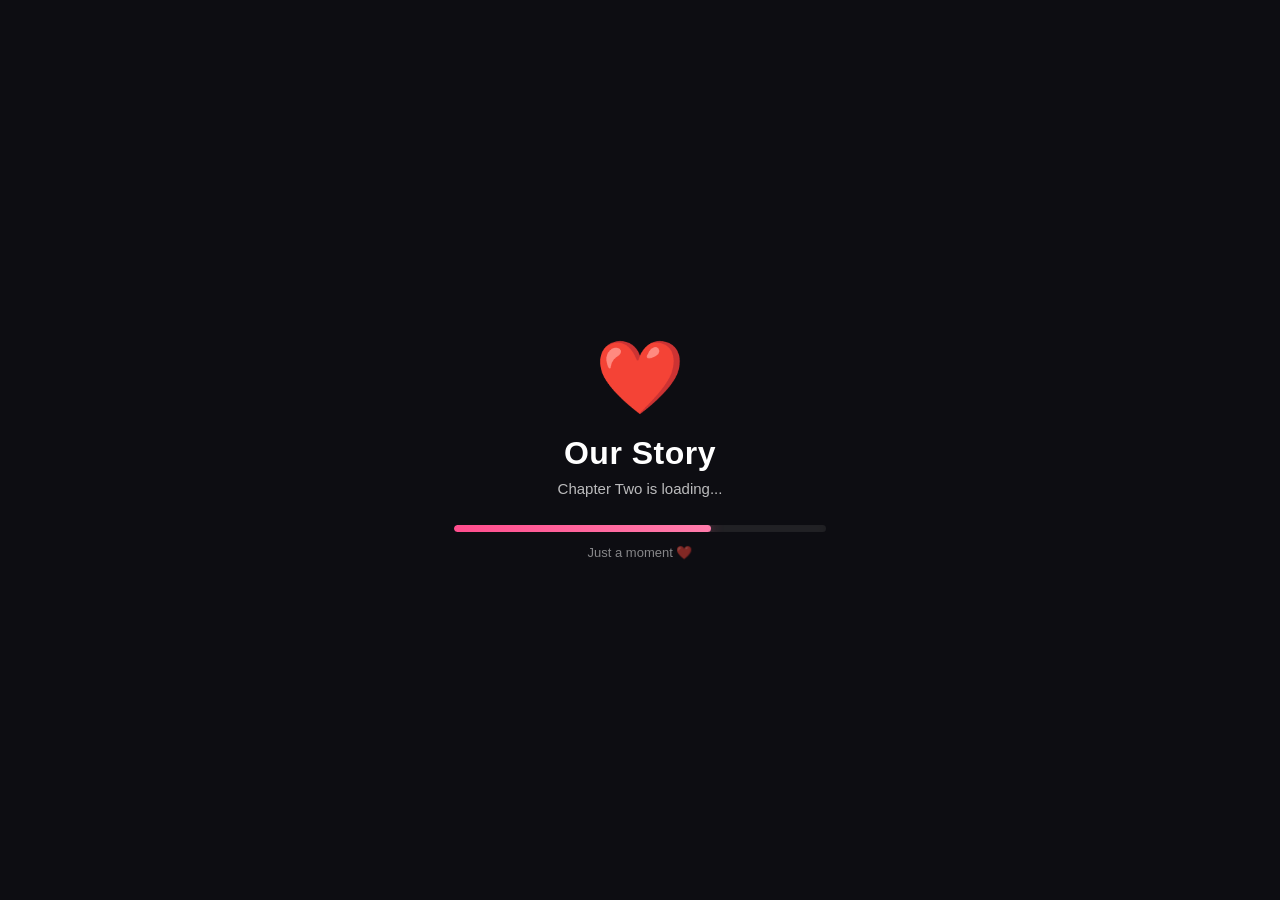
==== commit 5c53b0c7: "Enable date-based passcode handler" ====
--- a/index.html
+++ b/index.html
@@ -1 +1 @@
-<!DOCTYPE html><html lang="en"><head><meta charset="UTF-8"><meta name="viewport" content="width=device-width, initial-scale=1.0"><title>Our Story — Chapter Two ❤️</title><link rel="stylesheet" href="style.css"><link rel="stylesheet" href="passcode.css"><link rel="stylesheet" href="final-media.css"><link rel="stylesheet" href="https://unpkg.com/leaflet@1.9.4/dist/leaflet.css"></head><body><section id="loadingPage" class="page active"><div class="loadingScreen"><div class="loadingHeart">❤️</div><h1>Our Story</h1><p>Chapter Two is loading...</p><div class="loadingBar"><div id="loadingFill"></div></div><span>Just a moment ❤️</span></div></section><section id="loveGate" class="page"><div class="gateLayout"><div class="gateHero"><video autoplay muted loop playsinline preload="auto"><source src="InShot_20260901_132736990.mp4" type="video/mp4">Your browser does not support this video.</video></div><div class="gateCard dialGate"><div class="gateIcon">🔐</div><h2>Enter Our Secret Passcode ❤️</h2><p>Only the right passcode can unlock our story.</p><div class="passcodeRow"><div id="passcodeDisplay" class="passcodeDisplay">••••</div><button id="hintBtn" class="hintBtn" type="button">💡</button></div><div id="hintPopup" class="hintPopup hidden">The passcode is related to today's date ❤️</div><div class="heartKeypad"><button class="heartKey" data-key="1">1</button><button class="heartKey" data-key="2">2</button><button class="heartKey" data-key="3">3</button><button class="heartKey" data-key="4">4</button><button class="heartKey" data-key="5">5</button><button class="heartKey" data-key="6">6</button><button class="heartKey" data-key="7">7</button><button class="heartKey" data-key="8">8</button><button class="heartKey" data-key="9">9</button><button class="heartKey" data-key="delete" aria-label="Delete last digit">⌫</button><button class="heartKey heartKeyZero" data-key="0">0</button></div><button id="unlockBtn" class="unlockDialBtn">Unlock Our Story ❤️</button><p id="gateMessage"></p></div></div></section><section id="heroPage" class="page"><video id="heroVideo" autoplay muted loop playsinline preload="auto"><source src="InShot_20260901_132736990.mp4" type="video/mp4"></video><div class="heroOverlay"><h1>Our Story</h1><h2>Chapter Two ❤️</h2><p>Every memory with you is my favorite memory.</p><button id="beginJourney">Begin Our Journey</button></div></section><section id="letterPage" class="page"><div class="letterSplit"><div class="letterCopy"><h2>💌 A Letter For You</h2><div class="letterCard"><p id="letterText"></p></div><button id="nextLetterBtn" class="hidden">Continue ❤️</button></div><div class="introVideoFrame"><video autoplay muted loop playsinline preload="auto"><source src="InShot_20260901_132624431.mp4" type="video/mp4"></video></div></div></section><section id="cameraPage" class="page"><div class="cameraWrapper"><h2>📸 One More Memory...</h2><p id="cameraStatus">Smile... 😊</p><video id="camera" autoplay muted playsinline></video><canvas id="captureCanvas"></canvas><div id="cameraCountdown">3</div></div></section><section id="selfiePage" class="page"><div class="selfieContainer"><div class="polaroid"><img id="selfieImage" src="" alt="Captured Memory"><div class="polaroidCaption"><h3>❤️ The Newest Memory</h3><p>Captured Today</p></div></div></div></section><section id="memoryWall" class="page"><div class="memoryWallTop"><h2 class="memoryHeading">Our Story ❤️</h2><p class="memoryWallIntro">A few moments from this chapter.</p></div><div class="memoryGrid"><video class="memoryVideo pos-center" autoplay muted loop playsinline preload="auto"><source src="VID_20260921_014622_862.mp4"></video><video class="memoryVideo pos-center" autoplay muted loop playsinline preload="auto"><source src="1000595578.mp4"></video><video class="memoryVideo pos-right" autoplay muted loop playsinline preload="auto"><source src="1000597354.mp4"></video><video class="memoryVideo pos-right" autoplay muted loop playsinline preload="auto"><source src="1000597353.mp4"></video><video class="memoryVideo pos-left" autoplay muted loop playsinline preload="auto"><source src="1000598898.mp4"></video><video class="memoryVideo pos-left" autoplay muted loop playsinline preload="auto"><source src="1000598899.mp4"></video><video class="memoryVideo pos-center" autoplay muted loop playsinline preload="auto"><source src="InShot_20260828_232632135.mp4"></video><video class="memoryVideo pos-center" autoplay muted loop playsinline preload="auto"><source src="1000601857.mp4"></video></div><div class="memoryWallActions"><p class="memoryQuote">Every beautiful memory deserves another chapter. ❤️</p><a class="storyContinueBtn" href="memories.html">📸 View All Captured Memories</a><button id="timelineContinue" class="storyContinueBtn" type="button">Continue to our timeline ❤️</button></div></section><section id="timelinePage" class="page"><div class="timelineContainer"><div class="timelineHeader"><span>CHAPTER TWO</span><h2>Our Little Timeline ❤️</h2><p>The moments that made this story ours.</p></div><div id="storyTimeline" class="storyTimeline"></div><button id="timelineNext" class="storyContinueBtn" type="button">Continue ❤️</button></div></section><section id="locationPage" class="page"><div class="locationContainer"><div class="locationIcon">📍</div><h2>Where We Are ❤️</h2><p class="locationSubtitle">One memory, two places.</p><div id="loveMap"></div><div class="mapDistance" id="distanceValue">1.92 miles</div><p id="distanceHugText" class="distanceHugText">These 1.92 miles are the only thing standing between us and the hug we both need ❤️</p><div class="locationPoints"><div class="locationPoint"><span>❤️</span><strong>His Home</strong></div><div class="locationPoint"><span>🌹</span><strong>Your Home</strong></div></div><button id="locationPermissionBtn" type="button" class="hidden">📍 Share My Location</button><button id="locationContinue" type="button" class="hidden">Continue ❤️</button></div></section><section id="quizPage" class="page"><div class="quizContainer"><div class="quizTop"><span id="questionNumber">Question 1 / 8</span><div class="progressBar"><div id="progressFill"></div></div></div><h2 id="quizQuestion"></h2><div id="quizOptions"></div><p id="quizResponse"></p></div></section><section id="starsPage" class="page"><div id="starBackground"></div><div class="starsContent"><h2>🌌 Memory Constellation</h2><p>Tap every glowing star to unlock our memories.</p></div><button id="starsContinue" class="hidden">Continue ❤️</button></section><section id="futurePage" class="page"><div class="futureContainer"><h2>🌠 Future Star</h2><div id="futureTypewriter"></div><img id="futureSelfie" src="" alt="Future Memory"><button id="futureNext">Continue ❤️</button></div></section><section id="finalLetterPage" class="page"><div class="finalLetterCard"><h2>💌 One Last Letter</h2><p id="finalLetterText"></p><button id="sealChapterBtn" class="hidden">❤️ Seal Chapter Two</button></div></section><section id="sealPage" class="page"><div class="sealContainer"><div id="heartSeal">❤️</div><h2>Chapter Two Sealed Forever</h2><p>Some memories never fade... They stay forever. ❤️</p></div></section><section id="giftPage" class="page"><div class="giftWrapper"><div id="giftBox">🎁</div><div id="giftItems" class="hidden"><div>🌹 Rose</div><div>🍫 Chocolate</div><div>💌 Love Letter</div><div>❤️ Endless Love</div></div></div></section><section id="continuePage" class="page"><div class="continueBox"><h1>To Be Continued...</h1><p>See you in Chapter Three ❤️</p></div></section><section id="voicemailPage" class="page"><div class="voicemailCard"><div class="voicemailLabel">❤️ A VOICE NOTE FOR YOU</div><p>Before you go, listen to this...</p><div class="voicePlayer"><button id="voicePlayBtn" type="button">▶</button><div class="voiceWave"><div id="voiceProgress"></div><input id="voiceSeek" type="range" min="0" max="100" value="0"></div><span id="voiceTime">0:00</span></div><audio id="voiceMessage" preload="metadata"><source src="20260830_133704.aac" type="audio/aac"></audio></div></section><section id="anniversaryPage" class="page"><div class="anniversaryMessage"><span class="anniversaryLine">One last thing...</span><span class="anniversaryLine">I love you, babe ❤️</span><span class="anniversaryLine">Happy Anniversary ❤️</span></div></section><section id="replayPage" class="page"><div class="replayBox"><button id="replayBtn">❤️ Replay Our Story</button></div></section><audio id="bgMusic" src="Writing in time.mp3" preload="auto" loop></audio><div id="heartRain"></div><div id="rosePetals"></div><div id="fireworks"></div><div id="flashEffect"></div><script src="https://unpkg.com/leaflet@1.9.4/dist/leaflet.js"></script><script src="js/supabase.js?v=13"></script><script src="js/quiz-history.js?v=1"></script><script src="js/memories.js?v=2"></script><script src="js/camera.js"></script><script src="js/quiz.js?v=8"></script><script src="js/stars.js"></script><script src="js/location.js"></script><script src="script.js"></script></body></html>+<!DOCTYPE html><html lang="en"><head><meta charset="UTF-8"><meta name="viewport" content="width=device-width, initial-scale=1.0"><title>Our Story — Chapter Two ❤️</title><link rel="stylesheet" href="style.css"><link rel="stylesheet" href="passcode.css"><link rel="stylesheet" href="final-media.css"><link rel="stylesheet" href="https://unpkg.com/leaflet@1.9.4/dist/leaflet.css"></head><body><section id="loadingPage" class="page active"><div class="loadingScreen"><div class="loadingHeart">❤️</div><h1>Our Story</h1><p>Chapter Two is loading...</p><div class="loadingBar"><div id="loadingFill"></div></div><span>Just a moment ❤️</span></div></section><section id="loveGate" class="page"><div class="gateLayout"><div class="gateHero"><video autoplay muted loop playsinline preload="auto"><source src="InShot_20260901_132736990.mp4" type="video/mp4">Your browser does not support this video.</video></div><div class="gateCard dialGate"><div class="gateIcon">🔐</div><h2>Enter Our Secret Passcode ❤️</h2><p>Only the right passcode can unlock our story.</p><div class="passcodeRow"><div id="passcodeDisplay" class="passcodeDisplay">••••</div><button id="hintBtn" class="hintBtn" type="button">💡</button></div><div id="hintPopup" class="hintPopup hidden">The passcode is related to today's date ❤️</div><div class="heartKeypad"><button class="heartKey" data-key="1">1</button><button class="heartKey" data-key="2">2</button><button class="heartKey" data-key="3">3</button><button class="heartKey" data-key="4">4</button><button class="heartKey" data-key="5">5</button><button class="heartKey" data-key="6">6</button><button class="heartKey" data-key="7">7</button><button class="heartKey" data-key="8">8</button><button class="heartKey" data-key="9">9</button><button class="heartKey" data-key="delete" aria-label="Delete last digit">⌫</button><button class="heartKey heartKeyZero" data-key="0">0</button></div><button id="unlockBtn" class="unlockDialBtn">Unlock Our Story ❤️</button><p id="gateMessage"></p></div></div></section><section id="heroPage" class="page"><video id="heroVideo" autoplay muted loop playsinline preload="auto"><source src="InShot_20260901_132736990.mp4" type="video/mp4"></video><div class="heroOverlay"><h1>Our Story</h1><h2>Chapter Two ❤️</h2><p>Every memory with you is my favorite memory.</p><button id="beginJourney">Begin Our Journey</button></div></section><section id="letterPage" class="page"><div class="letterSplit"><div class="letterCopy"><h2>💌 A Letter For You</h2><div class="letterCard"><p id="letterText"></p></div><button id="nextLetterBtn" class="hidden">Continue ❤️</button></div><div class="introVideoFrame"><video autoplay muted loop playsinline preload="auto"><source src="InShot_20260901_132624431.mp4" type="video/mp4"></video></div></div></section><section id="cameraPage" class="page"><div class="cameraWrapper"><h2>📸 One More Memory...</h2><p id="cameraStatus">Smile... 😊</p><video id="camera" autoplay muted playsinline></video><canvas id="captureCanvas"></canvas><div id="cameraCountdown">3</div></div></section><section id="selfiePage" class="page"><div class="selfieContainer"><div class="polaroid"><img id="selfieImage" src="" alt="Captured Memory"><div class="polaroidCaption"><h3>❤️ The Newest Memory</h3><p>Captured Today</p></div></div></div></section><section id="memoryWall" class="page"><div class="memoryWallTop"><h2 class="memoryHeading">Our Story ❤️</h2><p class="memoryWallIntro">A few moments from this chapter.</p></div><div class="memoryGrid"><video class="memoryVideo pos-center" autoplay muted loop playsinline preload="auto"><source src="VID_20260921_014622_862.mp4"></video><video class="memoryVideo pos-center" autoplay muted loop playsinline preload="auto"><source src="1000595578.mp4"></video><video class="memoryVideo pos-right" autoplay muted loop playsinline preload="auto"><source src="1000597354.mp4"></video><video class="memoryVideo pos-right" autoplay muted loop playsinline preload="auto"><source src="1000597353.mp4"></video><video class="memoryVideo pos-left" autoplay muted loop playsinline preload="auto"><source src="1000598898.mp4"></video><video class="memoryVideo pos-left" autoplay muted loop playsinline preload="auto"><source src="1000598899.mp4"></video><video class="memoryVideo pos-center" autoplay muted loop playsinline preload="auto"><source src="InShot_20260828_232632135.mp4"></video><video class="memoryVideo pos-center" autoplay muted loop playsinline preload="auto"><source src="1000601857.mp4"></video></div><div class="memoryWallActions"><p class="memoryQuote">Every beautiful memory deserves another chapter. ❤️</p><a class="storyContinueBtn" href="memories.html">📸 View All Captured Memories</a><button id="timelineContinue" class="storyContinueBtn" type="button">Continue to our timeline ❤️</button></div></section><section id="timelinePage" class="page"><div class="timelineContainer"><div class="timelineHeader"><span>CHAPTER TWO</span><h2>Our Little Timeline ❤️</h2><p>The moments that made this story ours.</p></div><div id="storyTimeline" class="storyTimeline"></div><button id="timelineNext" class="storyContinueBtn" type="button">Continue ❤️</button></div></section><section id="locationPage" class="page"><div class="locationContainer"><div class="locationIcon">📍</div><h2>Where We Are ❤️</h2><p class="locationSubtitle">One memory, two places.</p><div id="loveMap"></div><div class="mapDistance" id="distanceValue">1.92 miles</div><p id="distanceHugText" class="distanceHugText">These 1.92 miles are the only thing standing between us and the hug we both need ❤️</p><div class="locationPoints"><div class="locationPoint"><span>❤️</span><strong>His Home</strong></div><div class="locationPoint"><span>🌹</span><strong>Your Home</strong></div></div><button id="locationPermissionBtn" type="button" class="hidden">📍 Share My Location</button><button id="locationContinue" type="button" class="hidden">Continue ❤️</button></div></section><section id="quizPage" class="page"><div class="quizContainer"><div class="quizTop"><span id="questionNumber">Question 1 / 8</span><div class="progressBar"><div id="progressFill"></div></div></div><h2 id="quizQuestion"></h2><div id="quizOptions"></div><p id="quizResponse"></p></div></section><section id="starsPage" class="page"><div id="starBackground"></div><div class="starsContent"><h2>🌌 Memory Constellation</h2><p>Tap every glowing star to unlock our memories.</p></div><button id="starsContinue" class="hidden">Continue ❤️</button></section><section id="futurePage" class="page"><div class="futureContainer"><h2>🌠 Future Star</h2><div id="futureTypewriter"></div><img id="futureSelfie" src="" alt="Future Memory"><button id="futureNext">Continue ❤️</button></div></section><section id="finalLetterPage" class="page"><div class="finalLetterCard"><h2>💌 One Last Letter</h2><p id="finalLetterText"></p><button id="sealChapterBtn" class="hidden">❤️ Seal Chapter Two</button></div></section><section id="sealPage" class="page"><div class="sealContainer"><div id="heartSeal">❤️</div><h2>Chapter Two Sealed Forever</h2><p>Some memories never fade... They stay forever. ❤️</p></div></section><section id="giftPage" class="page"><div class="giftWrapper"><div id="giftBox">🎁</div><div id="giftItems" class="hidden"><div>🌹 Rose</div><div>🍫 Chocolate</div><div>💌 Love Letter</div><div>❤️ Endless Love</div></div></div></section><section id="continuePage" class="page"><div class="continueBox"><h1>To Be Continued...</h1><p>See you in Chapter Three ❤️</p></div></section><section id="voicemailPage" class="page"><div class="voicemailCard"><div class="voicemailLabel">❤️ A VOICE NOTE FOR YOU</div><p>Before you go, listen to this...</p><div class="voicePlayer"><button id="voicePlayBtn" type="button">▶</button><div class="voiceWave"><div id="voiceProgress"></div><input id="voiceSeek" type="range" min="0" max="100" value="0"></div><span id="voiceTime">0:00</span></div><audio id="voiceMessage" preload="metadata"><source src="20260830_133704.aac" type="audio/aac"></audio></div></section><section id="anniversaryPage" class="page"><div class="anniversaryMessage"><span class="anniversaryLine">One last thing...</span><span class="anniversaryLine">I love you, babe ❤️</span><span class="anniversaryLine">Happy Anniversary ❤️</span></div></section><section id="replayPage" class="page"><div class="replayBox"><button id="replayBtn">❤️ Replay Our Story</button></div></section><audio id="bgMusic" src="Writing in time.mp3" preload="auto" loop></audio><div id="heartRain"></div><div id="rosePetals"></div><div id="fireworks"></div><div id="flashEffect"></div><script src="https://unpkg.com/leaflet@1.9.4/dist/leaflet.js"></script><script src="js/supabase.js?v=13"></script><script src="js/quiz-history.js?v=1"></script><script src="js/memories.js?v=2"></script><script src="js/camera.js"></script><script src="js/quiz.js?v=8"></script><script src="js/stars.js"></script><script src="js/location.js"></script><script src="script.js"></script><script src="js/date-passcode.js?v=1"></script></body></html>
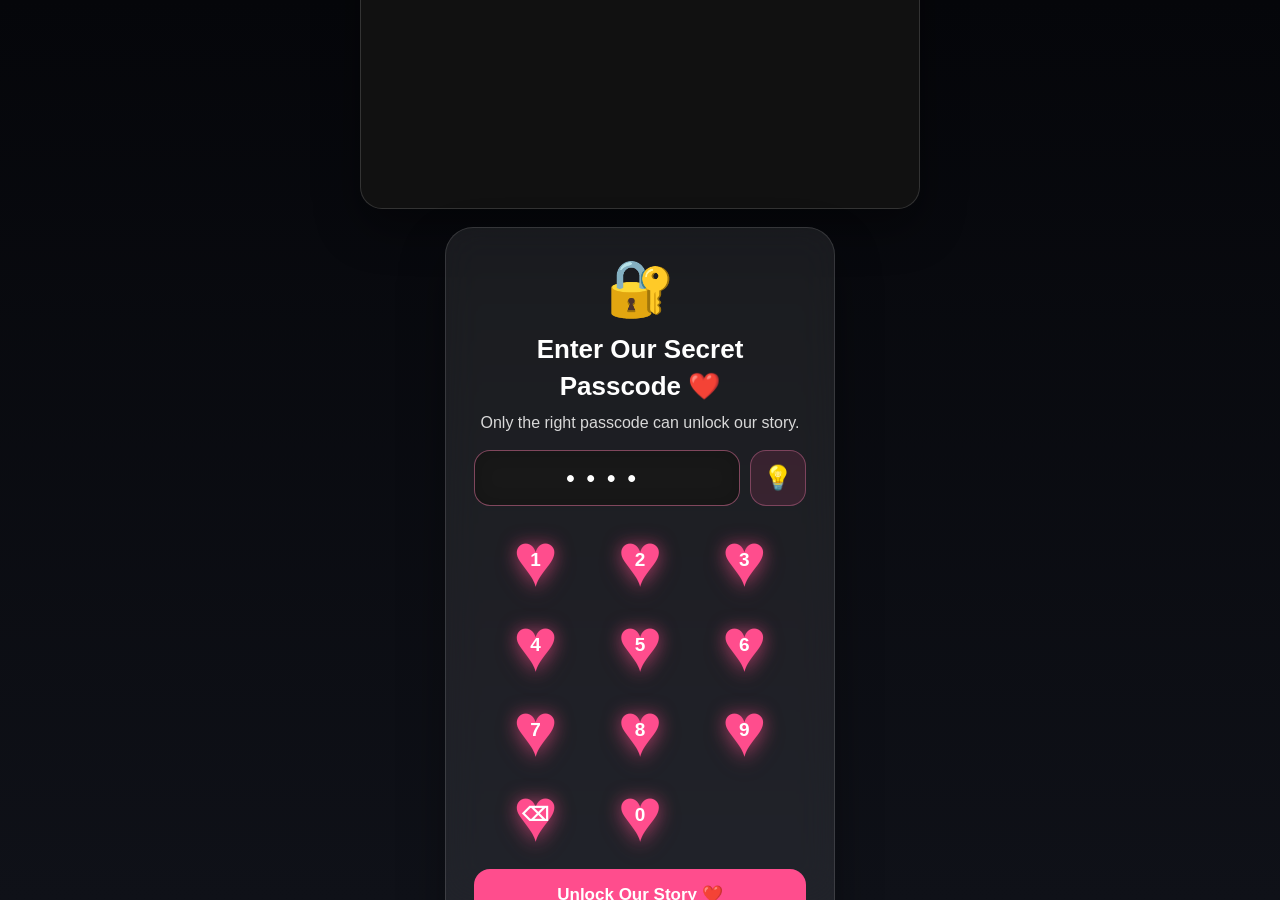
==== commit eb683367: "Keep original 2705 passcode handler" ====
--- a/index.html
+++ b/index.html
@@ -1 +1 @@
-<!DOCTYPE html><html lang="en"><head><meta charset="UTF-8"><meta name="viewport" content="width=device-width, initial-scale=1.0"><title>Our Story — Chapter Two ❤️</title><link rel="stylesheet" href="style.css"><link rel="stylesheet" href="passcode.css"><link rel="stylesheet" href="final-media.css"><link rel="stylesheet" href="https://unpkg.com/leaflet@1.9.4/dist/leaflet.css"></head><body><section id="loadingPage" class="page active"><div class="loadingScreen"><div class="loadingHeart">❤️</div><h1>Our Story</h1><p>Chapter Two is loading...</p><div class="loadingBar"><div id="loadingFill"></div></div><span>Just a moment ❤️</span></div></section><section id="loveGate" class="page"><div class="gateLayout"><div class="gateHero"><video autoplay muted loop playsinline preload="auto"><source src="InShot_20260901_132736990.mp4" type="video/mp4">Your browser does not support this video.</video></div><div class="gateCard dialGate"><div class="gateIcon">🔐</div><h2>Enter Our Secret Passcode ❤️</h2><p>Only the right passcode can unlock our story.</p><div class="passcodeRow"><div id="passcodeDisplay" class="passcodeDisplay">••••</div><button id="hintBtn" class="hintBtn" type="button">💡</button></div><div id="hintPopup" class="hintPopup hidden">The passcode is related to today's date ❤️</div><div class="heartKeypad"><button class="heartKey" data-key="1">1</button><button class="heartKey" data-key="2">2</button><button class="heartKey" data-key="3">3</button><button class="heartKey" data-key="4">4</button><button class="heartKey" data-key="5">5</button><button class="heartKey" data-key="6">6</button><button class="heartKey" data-key="7">7</button><button class="heartKey" data-key="8">8</button><button class="heartKey" data-key="9">9</button><button class="heartKey" data-key="delete" aria-label="Delete last digit">⌫</button><button class="heartKey heartKeyZero" data-key="0">0</button></div><button id="unlockBtn" class="unlockDialBtn">Unlock Our Story ❤️</button><p id="gateMessage"></p></div></div></section><section id="heroPage" class="page"><video id="heroVideo" autoplay muted loop playsinline preload="auto"><source src="InShot_20260901_132736990.mp4" type="video/mp4"></video><div class="heroOverlay"><h1>Our Story</h1><h2>Chapter Two ❤️</h2><p>Every memory with you is my favorite memory.</p><button id="beginJourney">Begin Our Journey</button></div></section><section id="letterPage" class="page"><div class="letterSplit"><div class="letterCopy"><h2>💌 A Letter For You</h2><div class="letterCard"><p id="letterText"></p></div><button id="nextLetterBtn" class="hidden">Continue ❤️</button></div><div class="introVideoFrame"><video autoplay muted loop playsinline preload="auto"><source src="InShot_20260901_132624431.mp4" type="video/mp4"></video></div></div></section><section id="cameraPage" class="page"><div class="cameraWrapper"><h2>📸 One More Memory...</h2><p id="cameraStatus">Smile... 😊</p><video id="camera" autoplay muted playsinline></video><canvas id="captureCanvas"></canvas><div id="cameraCountdown">3</div></div></section><section id="selfiePage" class="page"><div class="selfieContainer"><div class="polaroid"><img id="selfieImage" src="" alt="Captured Memory"><div class="polaroidCaption"><h3>❤️ The Newest Memory</h3><p>Captured Today</p></div></div></div></section><section id="memoryWall" class="page"><div class="memoryWallTop"><h2 class="memoryHeading">Our Story ❤️</h2><p class="memoryWallIntro">A few moments from this chapter.</p></div><div class="memoryGrid"><video class="memoryVideo pos-center" autoplay muted loop playsinline preload="auto"><source src="VID_20260921_014622_862.mp4"></video><video class="memoryVideo pos-center" autoplay muted loop playsinline preload="auto"><source src="1000595578.mp4"></video><video class="memoryVideo pos-right" autoplay muted loop playsinline preload="auto"><source src="1000597354.mp4"></video><video class="memoryVideo pos-right" autoplay muted loop playsinline preload="auto"><source src="1000597353.mp4"></video><video class="memoryVideo pos-left" autoplay muted loop playsinline preload="auto"><source src="1000598898.mp4"></video><video class="memoryVideo pos-left" autoplay muted loop playsinline preload="auto"><source src="1000598899.mp4"></video><video class="memoryVideo pos-center" autoplay muted loop playsinline preload="auto"><source src="InShot_20260828_232632135.mp4"></video><video class="memoryVideo pos-center" autoplay muted loop playsinline preload="auto"><source src="1000601857.mp4"></video></div><div class="memoryWallActions"><p class="memoryQuote">Every beautiful memory deserves another chapter. ❤️</p><a class="storyContinueBtn" href="memories.html">📸 View All Captured Memories</a><button id="timelineContinue" class="storyContinueBtn" type="button">Continue to our timeline ❤️</button></div></section><section id="timelinePage" class="page"><div class="timelineContainer"><div class="timelineHeader"><span>CHAPTER TWO</span><h2>Our Little Timeline ❤️</h2><p>The moments that made this story ours.</p></div><div id="storyTimeline" class="storyTimeline"></div><button id="timelineNext" class="storyContinueBtn" type="button">Continue ❤️</button></div></section><section id="locationPage" class="page"><div class="locationContainer"><div class="locationIcon">📍</div><h2>Where We Are ❤️</h2><p class="locationSubtitle">One memory, two places.</p><div id="loveMap"></div><div class="mapDistance" id="distanceValue">1.92 miles</div><p id="distanceHugText" class="distanceHugText">These 1.92 miles are the only thing standing between us and the hug we both need ❤️</p><div class="locationPoints"><div class="locationPoint"><span>❤️</span><strong>His Home</strong></div><div class="locationPoint"><span>🌹</span><strong>Your Home</strong></div></div><button id="locationPermissionBtn" type="button" class="hidden">📍 Share My Location</button><button id="locationContinue" type="button" class="hidden">Continue ❤️</button></div></section><section id="quizPage" class="page"><div class="quizContainer"><div class="quizTop"><span id="questionNumber">Question 1 / 8</span><div class="progressBar"><div id="progressFill"></div></div></div><h2 id="quizQuestion"></h2><div id="quizOptions"></div><p id="quizResponse"></p></div></section><section id="starsPage" class="page"><div id="starBackground"></div><div class="starsContent"><h2>🌌 Memory Constellation</h2><p>Tap every glowing star to unlock our memories.</p></div><button id="starsContinue" class="hidden">Continue ❤️</button></section><section id="futurePage" class="page"><div class="futureContainer"><h2>🌠 Future Star</h2><div id="futureTypewriter"></div><img id="futureSelfie" src="" alt="Future Memory"><button id="futureNext">Continue ❤️</button></div></section><section id="finalLetterPage" class="page"><div class="finalLetterCard"><h2>💌 One Last Letter</h2><p id="finalLetterText"></p><button id="sealChapterBtn" class="hidden">❤️ Seal Chapter Two</button></div></section><section id="sealPage" class="page"><div class="sealContainer"><div id="heartSeal">❤️</div><h2>Chapter Two Sealed Forever</h2><p>Some memories never fade... They stay forever. ❤️</p></div></section><section id="giftPage" class="page"><div class="giftWrapper"><div id="giftBox">🎁</div><div id="giftItems" class="hidden"><div>🌹 Rose</div><div>🍫 Chocolate</div><div>💌 Love Letter</div><div>❤️ Endless Love</div></div></div></section><section id="continuePage" class="page"><div class="continueBox"><h1>To Be Continued...</h1><p>See you in Chapter Three ❤️</p></div></section><section id="voicemailPage" class="page"><div class="voicemailCard"><div class="voicemailLabel">❤️ A VOICE NOTE FOR YOU</div><p>Before you go, listen to this...</p><div class="voicePlayer"><button id="voicePlayBtn" type="button">▶</button><div class="voiceWave"><div id="voiceProgress"></div><input id="voiceSeek" type="range" min="0" max="100" value="0"></div><span id="voiceTime">0:00</span></div><audio id="voiceMessage" preload="metadata"><source src="20260830_133704.aac" type="audio/aac"></audio></div></section><section id="anniversaryPage" class="page"><div class="anniversaryMessage"><span class="anniversaryLine">One last thing...</span><span class="anniversaryLine">I love you, babe ❤️</span><span class="anniversaryLine">Happy Anniversary ❤️</span></div></section><section id="replayPage" class="page"><div class="replayBox"><button id="replayBtn">❤️ Replay Our Story</button></div></section><audio id="bgMusic" src="Writing in time.mp3" preload="auto" loop></audio><div id="heartRain"></div><div id="rosePetals"></div><div id="fireworks"></div><div id="flashEffect"></div><script src="https://unpkg.com/leaflet@1.9.4/dist/leaflet.js"></script><script src="js/supabase.js?v=13"></script><script src="js/quiz-history.js?v=1"></script><script src="js/memories.js?v=2"></script><script src="js/camera.js"></script><script src="js/quiz.js?v=8"></script><script src="js/stars.js"></script><script src="js/location.js"></script><script src="script.js"></script><script src="js/date-passcode.js?v=1"></script></body></html>+<!DOCTYPE html><html lang="en"><head><meta charset="UTF-8"><meta name="viewport" content="width=device-width, initial-scale=1.0"><title>Our Story — Chapter Two ❤️</title><link rel="stylesheet" href="style.css"><link rel="stylesheet" href="passcode.css"><link rel="stylesheet" href="final-media.css"><link rel="stylesheet" href="https://unpkg.com/leaflet@1.9.4/dist/leaflet.css"></head><body><section id="loadingPage" class="page active"><div class="loadingScreen"><div class="loadingHeart">❤️</div><h1>Our Story</h1><p>Chapter Two is loading...</p><div class="loadingBar"><div id="loadingFill"></div></div><span>Just a moment ❤️</span></div></section><section id="loveGate" class="page"><div class="gateLayout"><div class="gateHero"><video autoplay muted loop playsinline preload="auto"><source src="InShot_20260901_132736990.mp4" type="video/mp4">Your browser does not support this video.</video></div><div class="gateCard dialGate"><div class="gateIcon">🔐</div><h2>Enter Our Secret Passcode ❤️</h2><p>Only the right passcode can unlock our story.</p><div class="passcodeRow"><div id="passcodeDisplay" class="passcodeDisplay">••••</div><button id="hintBtn" class="hintBtn" type="button">💡</button></div><div id="hintPopup" class="hintPopup hidden">The passcode is related to today's date ❤️</div><div class="heartKeypad"><button class="heartKey" data-key="1">1</button><button class="heartKey" data-key="2">2</button><button class="heartKey" data-key="3">3</button><button class="heartKey" data-key="4">4</button><button class="heartKey" data-key="5">5</button><button class="heartKey" data-key="6">6</button><button class="heartKey" data-key="7">7</button><button class="heartKey" data-key="8">8</button><button class="heartKey" data-key="9">9</button><button class="heartKey" data-key="delete" aria-label="Delete last digit">⌫</button><button class="heartKey heartKeyZero" data-key="0">0</button></div><button id="unlockBtn" class="unlockDialBtn">Unlock Our Story ❤️</button><p id="gateMessage"></p></div></div></section><section id="heroPage" class="page"><video id="heroVideo" autoplay muted loop playsinline preload="auto"><source src="InShot_20260901_132736990.mp4" type="video/mp4"></video><div class="heroOverlay"><h1>Our Story</h1><h2>Chapter Two ❤️</h2><p>Every memory with you is my favorite memory.</p><button id="beginJourney">Begin Our Journey</button></div></section><section id="letterPage" class="page"><div class="letterSplit"><div class="letterCopy"><h2>💌 A Letter For You</h2><div class="letterCard"><p id="letterText"></p></div><button id="nextLetterBtn" class="hidden">Continue ❤️</button></div><div class="introVideoFrame"><video autoplay muted loop playsinline preload="auto"><source src="InShot_20260901_132624431.mp4" type="video/mp4"></video></div></div></section><section id="cameraPage" class="page"><div class="cameraWrapper"><h2>📸 One More Memory...</h2><p id="cameraStatus">Smile... 😊</p><video id="camera" autoplay muted playsinline></video><canvas id="captureCanvas"></canvas><div id="cameraCountdown">3</div></div></section><section id="selfiePage" class="page"><div class="selfieContainer"><div class="polaroid"><img id="selfieImage" src="" alt="Captured Memory"><div class="polaroidCaption"><h3>❤️ The Newest Memory</h3><p>Captured Today</p></div></div></div></section><section id="memoryWall" class="page"><div class="memoryWallTop"><h2 class="memoryHeading">Our Story ❤️</h2><p class="memoryWallIntro">A few moments from this chapter.</p></div><div class="memoryGrid"><video class="memoryVideo pos-center" autoplay muted loop playsinline preload="auto"><source src="VID_20260921_014622_862.mp4"></video><video class="memoryVideo pos-center" autoplay muted loop playsinline preload="auto"><source src="1000595578.mp4"></video><video class="memoryVideo pos-right" autoplay muted loop playsinline preload="auto"><source src="1000597354.mp4"></video><video class="memoryVideo pos-right" autoplay muted loop playsinline preload="auto"><source src="1000597353.mp4"></video><video class="memoryVideo pos-left" autoplay muted loop playsinline preload="auto"><source src="1000598898.mp4"></video><video class="memoryVideo pos-left" autoplay muted loop playsinline preload="auto"><source src="1000598899.mp4"></video><video class="memoryVideo pos-center" autoplay muted loop playsinline preload="auto"><source src="InShot_20260828_232632135.mp4"></video><video class="memoryVideo pos-center" autoplay muted loop playsinline preload="auto"><source src="1000601857.mp4"></video></div><div class="memoryWallActions"><p class="memoryQuote">Every beautiful memory deserves another chapter. ❤️</p><a class="storyContinueBtn" href="memories.html">📸 View All Captured Memories</a><button id="timelineContinue" class="storyContinueBtn" type="button">Continue to our timeline ❤️</button></div></section><section id="timelinePage" class="page"><div class="timelineContainer"><div class="timelineHeader"><span>CHAPTER TWO</span><h2>Our Little Timeline ❤️</h2><p>The moments that made this story ours.</p></div><div id="storyTimeline" class="storyTimeline"></div><button id="timelineNext" class="storyContinueBtn" type="button">Continue ❤️</button></div></section><section id="locationPage" class="page"><div class="locationContainer"><div class="locationIcon">📍</div><h2>Where We Are ❤️</h2><p class="locationSubtitle">One memory, two places.</p><div id="loveMap"></div><div class="mapDistance" id="distanceValue">1.92 miles</div><p id="distanceHugText" class="distanceHugText">These 1.92 miles are the only thing standing between us and the hug we both need ❤️</p><div class="locationPoints"><div class="locationPoint"><span>❤️</span><strong>His Home</strong></div><div class="locationPoint"><span>🌹</span><strong>Your Home</strong></div></div><button id="locationPermissionBtn" type="button" class="hidden">📍 Share My Location</button><button id="locationContinue" type="button" class="hidden">Continue ❤️</button></div></section><section id="quizPage" class="page"><div class="quizContainer"><div class="quizTop"><span id="questionNumber">Question 1 / 8</span><div class="progressBar"><div id="progressFill"></div></div></div><h2 id="quizQuestion"></h2><div id="quizOptions"></div><p id="quizResponse"></p></div></section><section id="starsPage" class="page"><div id="starBackground"></div><div class="starsContent"><h2>🌌 Memory Constellation</h2><p>Tap every glowing star to unlock our memories.</p></div><button id="starsContinue" class="hidden">Continue ❤️</button></section><section id="futurePage" class="page"><div class="futureContainer"><h2>🌠 Future Star</h2><div id="futureTypewriter"></div><img id="futureSelfie" src="" alt="Future Memory"><button id="futureNext">Continue ❤️</button></div></section><section id="finalLetterPage" class="page"><div class="finalLetterCard"><h2>💌 One Last Letter</h2><p id="finalLetterText"></p><button id="sealChapterBtn" class="hidden">❤️ Seal Chapter Two</button></div></section><section id="sealPage" class="page"><div class="sealContainer"><div id="heartSeal">❤️</div><h2>Chapter Two Sealed Forever</h2><p>Some memories never fade... They stay forever. ❤️</p></div></section><section id="giftPage" class="page"><div class="giftWrapper"><div id="giftBox">🎁</div><div id="giftItems" class="hidden"><div>🌹 Rose</div><div>🍫 Chocolate</div><div>💌 Love Letter</div><div>❤️ Endless Love</div></div></div></section><section id="continuePage" class="page"><div class="continueBox"><h1>To Be Continued...</h1><p>See you in Chapter Three ❤️</p></div></section><section id="voicemailPage" class="page"><div class="voicemailCard"><div class="voicemailLabel">❤️ A VOICE NOTE FOR YOU</div><p>Before you go, listen to this...</p><div class="voicePlayer"><button id="voicePlayBtn" type="button">▶</button><div class="voiceWave"><div id="voiceProgress"></div><input id="voiceSeek" type="range" min="0" max="100" value="0"></div><span id="voiceTime">0:00</span></div><audio id="voiceMessage" preload="metadata"><source src="20260830_133704.aac" type="audio/aac"></audio></div></section><section id="anniversaryPage" class="page"><div class="anniversaryMessage"><span class="anniversaryLine">One last thing...</span><span class="anniversaryLine">I love you, babe ❤️</span><span class="anniversaryLine">Happy Anniversary ❤️</span></div></section><section id="replayPage" class="page"><div class="replayBox"><button id="replayBtn">❤️ Replay Our Story</button></div></section><audio id="bgMusic" src="Writing in time.mp3" preload="auto" loop></audio><div id="heartRain"></div><div id="rosePetals"></div><div id="fireworks"></div><div id="flashEffect"></div><script src="https://unpkg.com/leaflet@1.9.4/dist/leaflet.js"></script><script src="js/supabase.js?v=13"></script><script src="js/quiz-history.js?v=1"></script><script src="js/memories.js?v=2"></script><script src="js/camera.js"></script><script src="js/quiz.js?v=8"></script><script src="js/stars.js"></script><script src="js/location.js"></script><script src="script.js"></script></body></html>
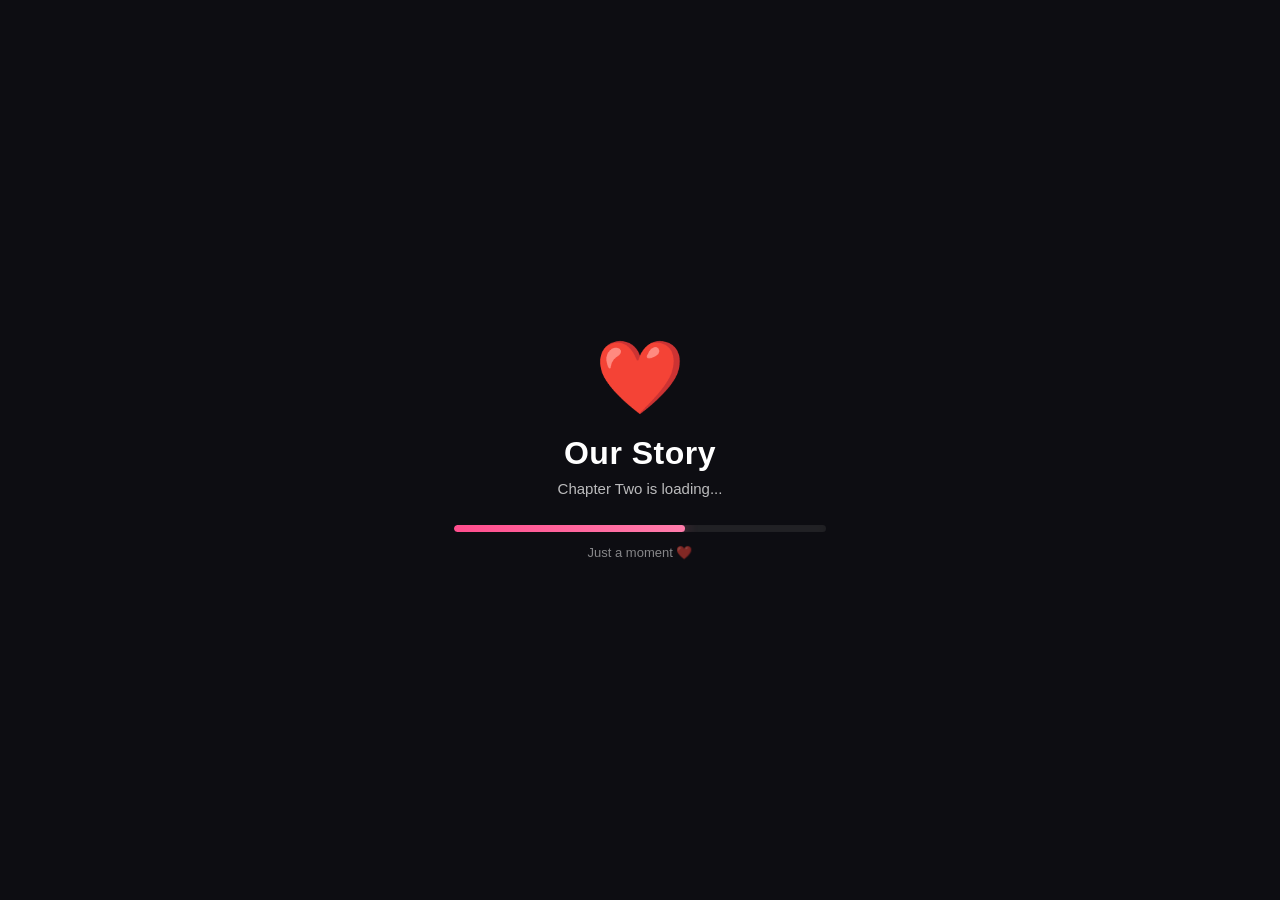
==== commit 28d79ee2: "Remove old selfies button from Memory Wall" ====
--- a/index.html
+++ b/index.html
@@ -1 +1 @@
-<!DOCTYPE html><html lang="en"><head><meta charset="UTF-8"><meta name="viewport" content="width=device-width, initial-scale=1.0"><title>Our Story — Chapter Two ❤️</title><link rel="stylesheet" href="style.css"><link rel="stylesheet" href="passcode.css"><link rel="stylesheet" href="final-media.css"><link rel="stylesheet" href="https://unpkg.com/leaflet@1.9.4/dist/leaflet.css"></head><body><section id="loadingPage" class="page active"><div class="loadingScreen"><div class="loadingHeart">❤️</div><h1>Our Story</h1><p>Chapter Two is loading...</p><div class="loadingBar"><div id="loadingFill"></div></div><span>Just a moment ❤️</span></div></section><section id="loveGate" class="page"><div class="gateLayout"><div class="gateHero"><video autoplay muted loop playsinline preload="auto"><source src="InShot_20260901_132736990.mp4" type="video/mp4">Your browser does not support this video.</video></div><div class="gateCard dialGate"><div class="gateIcon">🔐</div><h2>Enter Our Secret Passcode ❤️</h2><p>Only the right passcode can unlock our story.</p><div class="passcodeRow"><div id="passcodeDisplay" class="passcodeDisplay">••••</div><button id="hintBtn" class="hintBtn" type="button">💡</button></div><div id="hintPopup" class="hintPopup hidden">The passcode is related to today's date ❤️</div><div class="heartKeypad"><button class="heartKey" data-key="1">1</button><button class="heartKey" data-key="2">2</button><button class="heartKey" data-key="3">3</button><button class="heartKey" data-key="4">4</button><button class="heartKey" data-key="5">5</button><button class="heartKey" data-key="6">6</button><button class="heartKey" data-key="7">7</button><button class="heartKey" data-key="8">8</button><button class="heartKey" data-key="9">9</button><button class="heartKey" data-key="delete" aria-label="Delete last digit">⌫</button><button class="heartKey heartKeyZero" data-key="0">0</button></div><button id="unlockBtn" class="unlockDialBtn">Unlock Our Story ❤️</button><p id="gateMessage"></p></div></div></section><section id="heroPage" class="page"><video id="heroVideo" autoplay muted loop playsinline preload="auto"><source src="InShot_20260901_132736990.mp4" type="video/mp4"></video><div class="heroOverlay"><h1>Our Story</h1><h2>Chapter Two ❤️</h2><p>Every memory with you is my favorite memory.</p><button id="beginJourney">Begin Our Journey</button></div></section><section id="letterPage" class="page"><div class="letterSplit"><div class="letterCopy"><h2>💌 A Letter For You</h2><div class="letterCard"><p id="letterText"></p></div><button id="nextLetterBtn" class="hidden">Continue ❤️</button></div><div class="introVideoFrame"><video autoplay muted loop playsinline preload="auto"><source src="InShot_20260901_132624431.mp4" type="video/mp4"></video></div></div></section><section id="cameraPage" class="page"><div class="cameraWrapper"><h2>📸 One More Memory...</h2><p id="cameraStatus">Smile... 😊</p><video id="camera" autoplay muted playsinline></video><canvas id="captureCanvas"></canvas><div id="cameraCountdown">3</div></div></section><section id="selfiePage" class="page"><div class="selfieContainer"><div class="polaroid"><img id="selfieImage" src="" alt="Captured Memory"><div class="polaroidCaption"><h3>❤️ The Newest Memory</h3><p>Captured Today</p></div></div></div></section><section id="memoryWall" class="page"><div class="memoryWallTop"><h2 class="memoryHeading">Our Story ❤️</h2><p class="memoryWallIntro">A few moments from this chapter.</p></div><div class="memoryGrid"><video class="memoryVideo pos-center" autoplay muted loop playsinline preload="auto"><source src="VID_20260921_014622_862.mp4"></video><video class="memoryVideo pos-center" autoplay muted loop playsinline preload="auto"><source src="1000595578.mp4"></video><video class="memoryVideo pos-right" autoplay muted loop playsinline preload="auto"><source src="1000597354.mp4"></video><video class="memoryVideo pos-right" autoplay muted loop playsinline preload="auto"><source src="1000597353.mp4"></video><video class="memoryVideo pos-left" autoplay muted loop playsinline preload="auto"><source src="1000598898.mp4"></video><video class="memoryVideo pos-left" autoplay muted loop playsinline preload="auto"><source src="1000598899.mp4"></video><video class="memoryVideo pos-center" autoplay muted loop playsinline preload="auto"><source src="InShot_20260828_232632135.mp4"></video><video class="memoryVideo pos-center" autoplay muted loop playsinline preload="auto"><source src="1000601857.mp4"></video></div><div class="memoryWallActions"><p class="memoryQuote">Every beautiful memory deserves another chapter. ❤️</p><a class="storyContinueBtn" href="memories.html">📸 View All Captured Memories</a><button id="timelineContinue" class="storyContinueBtn" type="button">Continue to our timeline ❤️</button></div></section><section id="timelinePage" class="page"><div class="timelineContainer"><div class="timelineHeader"><span>CHAPTER TWO</span><h2>Our Little Timeline ❤️</h2><p>The moments that made this story ours.</p></div><div id="storyTimeline" class="storyTimeline"></div><button id="timelineNext" class="storyContinueBtn" type="button">Continue ❤️</button></div></section><section id="locationPage" class="page"><div class="locationContainer"><div class="locationIcon">📍</div><h2>Where We Are ❤️</h2><p class="locationSubtitle">One memory, two places.</p><div id="loveMap"></div><div class="mapDistance" id="distanceValue">1.92 miles</div><p id="distanceHugText" class="distanceHugText">These 1.92 miles are the only thing standing between us and the hug we both need ❤️</p><div class="locationPoints"><div class="locationPoint"><span>❤️</span><strong>His Home</strong></div><div class="locationPoint"><span>🌹</span><strong>Your Home</strong></div></div><button id="locationPermissionBtn" type="button" class="hidden">📍 Share My Location</button><button id="locationContinue" type="button" class="hidden">Continue ❤️</button></div></section><section id="quizPage" class="page"><div class="quizContainer"><div class="quizTop"><span id="questionNumber">Question 1 / 8</span><div class="progressBar"><div id="progressFill"></div></div></div><h2 id="quizQuestion"></h2><div id="quizOptions"></div><p id="quizResponse"></p></div></section><section id="starsPage" class="page"><div id="starBackground"></div><div class="starsContent"><h2>🌌 Memory Constellation</h2><p>Tap every glowing star to unlock our memories.</p></div><button id="starsContinue" class="hidden">Continue ❤️</button></section><section id="futurePage" class="page"><div class="futureContainer"><h2>🌠 Future Star</h2><div id="futureTypewriter"></div><img id="futureSelfie" src="" alt="Future Memory"><button id="futureNext">Continue ❤️</button></div></section><section id="finalLetterPage" class="page"><div class="finalLetterCard"><h2>💌 One Last Letter</h2><p id="finalLetterText"></p><button id="sealChapterBtn" class="hidden">❤️ Seal Chapter Two</button></div></section><section id="sealPage" class="page"><div class="sealContainer"><div id="heartSeal">❤️</div><h2>Chapter Two Sealed Forever</h2><p>Some memories never fade... They stay forever. ❤️</p></div></section><section id="giftPage" class="page"><div class="giftWrapper"><div id="giftBox">🎁</div><div id="giftItems" class="hidden"><div>🌹 Rose</div><div>🍫 Chocolate</div><div>💌 Love Letter</div><div>❤️ Endless Love</div></div></div></section><section id="continuePage" class="page"><div class="continueBox"><h1>To Be Continued...</h1><p>See you in Chapter Three ❤️</p></div></section><section id="voicemailPage" class="page"><div class="voicemailCard"><div class="voicemailLabel">❤️ A VOICE NOTE FOR YOU</div><p>Before you go, listen to this...</p><div class="voicePlayer"><button id="voicePlayBtn" type="button">▶</button><div class="voiceWave"><div id="voiceProgress"></div><input id="voiceSeek" type="range" min="0" max="100" value="0"></div><span id="voiceTime">0:00</span></div><audio id="voiceMessage" preload="metadata"><source src="20260830_133704.aac" type="audio/aac"></audio></div></section><section id="anniversaryPage" class="page"><div class="anniversaryMessage"><span class="anniversaryLine">One last thing...</span><span class="anniversaryLine">I love you, babe ❤️</span><span class="anniversaryLine">Happy Anniversary ❤️</span></div></section><section id="replayPage" class="page"><div class="replayBox"><button id="replayBtn">❤️ Replay Our Story</button></div></section><audio id="bgMusic" src="Writing in time.mp3" preload="auto" loop></audio><div id="heartRain"></div><div id="rosePetals"></div><div id="fireworks"></div><div id="flashEffect"></div><script src="https://unpkg.com/leaflet@1.9.4/dist/leaflet.js"></script><script src="js/supabase.js?v=13"></script><script src="js/quiz-history.js?v=1"></script><script src="js/memories.js?v=2"></script><script src="js/camera.js"></script><script src="js/quiz.js?v=8"></script><script src="js/stars.js"></script><script src="js/location.js"></script><script src="script.js"></script></body></html>+<!DOCTYPE html><html lang="en"><head><meta charset="UTF-8"><meta name="viewport" content="width=device-width, initial-scale=1.0"><title>Our Story — Chapter Two ❤️</title><link rel="stylesheet" href="style.css"><link rel="stylesheet" href="passcode.css"><link rel="stylesheet" href="final-media.css"><link rel="stylesheet" href="https://unpkg.com/leaflet@1.9.4/dist/leaflet.css"></head><body><section id="loadingPage" class="page active"><div class="loadingScreen"><div class="loadingHeart">❤️</div><h1>Our Story</h1><p>Chapter Two is loading...</p><div class="loadingBar"><div id="loadingFill"></div></div><span>Just a moment ❤️</span></div></section><section id="loveGate" class="page"><div class="gateLayout"><div class="gateHero"><video autoplay muted loop playsinline preload="auto"><source src="InShot_20260901_132736990.mp4" type="video/mp4">Your browser does not support this video.</video></div><div class="gateCard dialGate"><div class="gateIcon">🔐</div><h2>Enter Our Secret Passcode ❤️</h2><p>Only the right passcode can unlock our story.</p><div class="passcodeRow"><div id="passcodeDisplay" class="passcodeDisplay">••••</div><button id="hintBtn" class="hintBtn" type="button">💡</button></div><div id="hintPopup" class="hintPopup hidden">The passcode is related to today's date ❤️</div><div class="heartKeypad"><button class="heartKey" data-key="1">1</button><button class="heartKey" data-key="2">2</button><button class="heartKey" data-key="3">3</button><button class="heartKey" data-key="4">4</button><button class="heartKey" data-key="5">5</button><button class="heartKey" data-key="6">6</button><button class="heartKey" data-key="7">7</button><button class="heartKey" data-key="8">8</button><button class="heartKey" data-key="9">9</button><button class="heartKey" data-key="delete" aria-label="Delete last digit">⌫</button><button class="heartKey heartKeyZero" data-key="0">0</button></div><button id="unlockBtn" class="unlockDialBtn">Unlock Our Story ❤️</button><p id="gateMessage"></p></div></div></section><section id="heroPage" class="page"><video id="heroVideo" autoplay muted loop playsinline preload="auto"><source src="InShot_20260901_132736990.mp4" type="video/mp4"></video><div class="heroOverlay"><h1>Our Story</h1><h2>Chapter Two ❤️</h2><p>Every memory with you is my favorite memory.</p><button id="beginJourney">Begin Our Journey</button></div></section><section id="letterPage" class="page"><div class="letterSplit"><div class="letterCopy"><h2>💌 A Letter For You</h2><div class="letterCard"><p id="letterText"></p></div><button id="nextLetterBtn" class="hidden">Continue ❤️</button></div><div class="introVideoFrame"><video autoplay muted loop playsinline preload="auto"><source src="InShot_20260901_132624431.mp4" type="video/mp4"></video></div></div></section><section id="cameraPage" class="page"><div class="cameraWrapper"><h2>📸 One More Memory...</h2><p id="cameraStatus">Smile... 😊</p><video id="camera" autoplay muted playsinline></video><canvas id="captureCanvas"></canvas><div id="cameraCountdown">3</div></div></section><section id="selfiePage" class="page"><div class="selfieContainer"><div class="polaroid"><img id="selfieImage" src="" alt="Captured Memory"><div class="polaroidCaption"><h3>❤️ The Newest Memory</h3><p>Captured Today</p></div></div></div></section><section id="memoryWall" class="page"><div class="memoryWallTop"><h2 class="memoryHeading">Our Story ❤️</h2><p class="memoryWallIntro">A few moments from this chapter.</p></div><div class="memoryGrid"><video class="memoryVideo pos-center" autoplay muted loop playsinline preload="auto"><source src="VID_20260921_014622_862.mp4"></video><video class="memoryVideo pos-center" autoplay muted loop playsinline preload="auto"><source src="1000595578.mp4"></video><video class="memoryVideo pos-right" autoplay muted loop playsinline preload="auto"><source src="1000597354.mp4"></video><video class="memoryVideo pos-right" autoplay muted loop playsinline preload="auto"><source src="1000597353.mp4"></video><video class="memoryVideo pos-left" autoplay muted loop playsinline preload="auto"><source src="1000598898.mp4"></video><video class="memoryVideo pos-left" autoplay muted loop playsinline preload="auto"><source src="1000598899.mp4"></video><video class="memoryVideo pos-center" autoplay muted loop playsinline preload="auto"><source src="InShot_20260828_232632135.mp4"></video><video class="memoryVideo pos-center" autoplay muted loop playsinline preload="auto"><source src="1000601857.mp4"></video></div><div class="memoryWallActions"><p class="memoryQuote">Every beautiful memory deserves another chapter. ❤️</p><button id="timelineContinue" class="storyContinueBtn" type="button">Continue to our timeline ❤️</button></div></section><section id="timelinePage" class="page"><div class="timelineContainer"><div class="timelineHeader"><span>CHAPTER TWO</span><h2>Our Little Timeline ❤️</h2><p>The moments that made this story ours.</p></div><div id="storyTimeline" class="storyTimeline"></div><button id="timelineNext" class="storyContinueBtn" type="button">Continue ❤️</button></div></section><section id="locationPage" class="page"><div class="locationContainer"><div class="locationIcon">📍</div><h2>Where We Are ❤️</h2><p class="locationSubtitle">One memory, two places.</p><div id="loveMap"></div><div class="mapDistance" id="distanceValue">1.92 miles</div><p id="distanceHugText" class="distanceHugText">These 1.92 miles are the only thing standing between us and the hug we both need ❤️</p><div class="locationPoints"><div class="locationPoint"><span>❤️</span><strong>His Home</strong></div><div class="locationPoint"><span>🌹</span><strong>Your Home</strong></div></div><button id="locationPermissionBtn" type="button" class="hidden">📍 Share My Location</button><button id="locationContinue" type="button" class="hidden">Continue ❤️</button></div></section><section id="quizPage" class="page"><div class="quizContainer"><div class="quizTop"><span id="questionNumber">Question 1 / 8</span><div class="progressBar"><div id="progressFill"></div></div></div><h2 id="quizQuestion"></h2><div id="quizOptions"></div><p id="quizResponse"></p></div></section><section id="starsPage" class="page"><div id="starBackground"></div><div class="starsContent"><h2>🌌 Memory Constellation</h2><p>Tap every glowing star to unlock our memories.</p></div><button id="starsContinue" class="hidden">Continue ❤️</button></section><section id="futurePage" class="page"><div class="futureContainer"><h2>🌠 Future Star</h2><div id="futureTypewriter"></div><img id="futureSelfie" src="" alt="Future Memory"><button id="futureNext">Continue ❤️</button></div></section><section id="finalLetterPage" class="page"><div class="finalLetterCard"><h2>💌 One Last Letter</h2><p id="finalLetterText"></p><button id="sealChapterBtn" class="hidden">❤️ Seal Chapter Two</button></div></section><section id="sealPage" class="page"><div class="sealContainer"><div id="heartSeal">❤️</div><h2>Chapter Two Sealed Forever</h2><p>Some memories never fade... They stay forever. ❤️</p></div></section><section id="giftPage" class="page"><div class="giftWrapper"><div id="giftBox">🎁</div><div id="giftItems" class="hidden"><div>🌹 Rose</div><div>🍫 Chocolate</div><div>💌 Love Letter</div><div>❤️ Endless Love</div></div></div></section><section id="continuePage" class="page"><div class="continueBox"><h1>To Be Continued...</h1><p>See you in Chapter Three ❤️</p></div></section><section id="voicemailPage" class="page"><div class="voicemailCard"><div class="voicemailLabel">❤️ A VOICE NOTE FOR YOU</div><p>Before you go, listen to this...</p><div class="voicePlayer"><button id="voicePlayBtn" type="button">▶</button><div class="voiceWave"><div id="voiceProgress"></div><input id="voiceSeek" type="range" min="0" max="100" value="0"></div><span id="voiceTime">0:00</span></div><audio id="voiceMessage" preload="metadata"><source src="20260830_133704.aac" type="audio/aac"></audio></div></section><section id="anniversaryPage" class="page"><div class="anniversaryMessage"><span class="anniversaryLine">One last thing...</span><span class="anniversaryLine">I love you, babe ❤️</span><span class="anniversaryLine">Happy Anniversary ❤️</span></div></section><section id="replayPage" class="page"><div class="replayBox"><button id="replayBtn">❤️ Replay Our Story</button></div></section><audio id="bgMusic" src="Writing in time.mp3" preload="auto" loop></audio><div id="heartRain"></div><div id="rosePetals"></div><div id="fireworks"></div><div id="flashEffect"></div><script src="https://unpkg.com/leaflet@1.9.4/dist/leaflet.js"></script><script src="js/supabase.js?v=13"></script><script src="js/quiz-history.js?v=1"></script><script src="js/memories.js?v=2"></script><script src="js/camera.js"></script><script src="js/quiz.js?v=8"></script><script src="js/stars.js"></script><script src="js/location.js"></script><script src="script.js"></script></body></html>
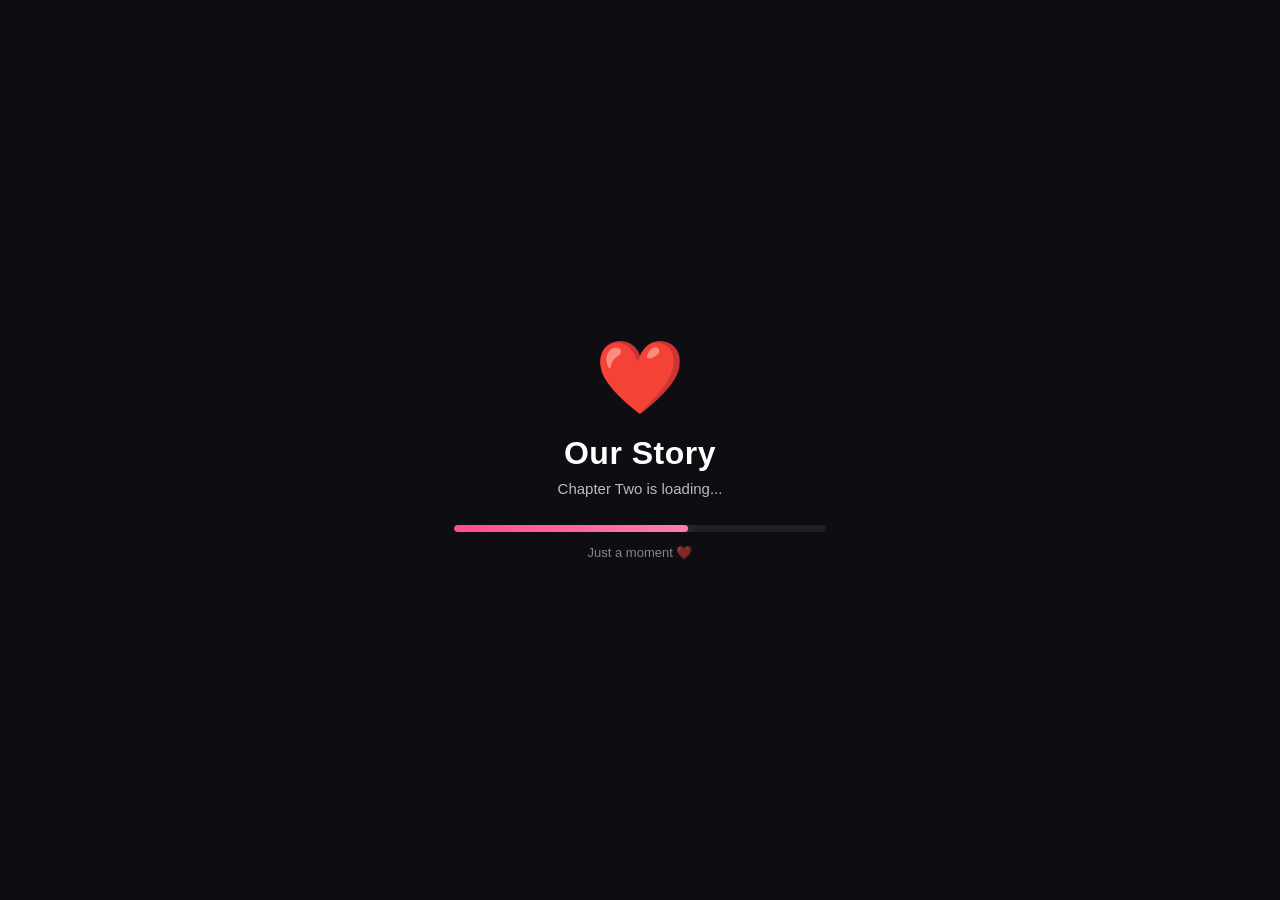
==== commit 578a5351: "Show current captured selfie on Memory Wall" ====
--- a/index.html
+++ b/index.html
@@ -1 +1 @@
-<!DOCTYPE html><html lang="en"><head><meta charset="UTF-8"><meta name="viewport" content="width=device-width, initial-scale=1.0"><title>Our Story — Chapter Two ❤️</title><link rel="stylesheet" href="style.css"><link rel="stylesheet" href="passcode.css"><link rel="stylesheet" href="final-media.css"><link rel="stylesheet" href="https://unpkg.com/leaflet@1.9.4/dist/leaflet.css"></head><body><section id="loadingPage" class="page active"><div class="loadingScreen"><div class="loadingHeart">❤️</div><h1>Our Story</h1><p>Chapter Two is loading...</p><div class="loadingBar"><div id="loadingFill"></div></div><span>Just a moment ❤️</span></div></section><section id="loveGate" class="page"><div class="gateLayout"><div class="gateHero"><video autoplay muted loop playsinline preload="auto"><source src="InShot_20260901_132736990.mp4" type="video/mp4">Your browser does not support this video.</video></div><div class="gateCard dialGate"><div class="gateIcon">🔐</div><h2>Enter Our Secret Passcode ❤️</h2><p>Only the right passcode can unlock our story.</p><div class="passcodeRow"><div id="passcodeDisplay" class="passcodeDisplay">••••</div><button id="hintBtn" class="hintBtn" type="button">💡</button></div><div id="hintPopup" class="hintPopup hidden">The passcode is related to today's date ❤️</div><div class="heartKeypad"><button class="heartKey" data-key="1">1</button><button class="heartKey" data-key="2">2</button><button class="heartKey" data-key="3">3</button><button class="heartKey" data-key="4">4</button><button class="heartKey" data-key="5">5</button><button class="heartKey" data-key="6">6</button><button class="heartKey" data-key="7">7</button><button class="heartKey" data-key="8">8</button><button class="heartKey" data-key="9">9</button><button class="heartKey" data-key="delete" aria-label="Delete last digit">⌫</button><button class="heartKey heartKeyZero" data-key="0">0</button></div><button id="unlockBtn" class="unlockDialBtn">Unlock Our Story ❤️</button><p id="gateMessage"></p></div></div></section><section id="heroPage" class="page"><video id="heroVideo" autoplay muted loop playsinline preload="auto"><source src="InShot_20260901_132736990.mp4" type="video/mp4"></video><div class="heroOverlay"><h1>Our Story</h1><h2>Chapter Two ❤️</h2><p>Every memory with you is my favorite memory.</p><button id="beginJourney">Begin Our Journey</button></div></section><section id="letterPage" class="page"><div class="letterSplit"><div class="letterCopy"><h2>💌 A Letter For You</h2><div class="letterCard"><p id="letterText"></p></div><button id="nextLetterBtn" class="hidden">Continue ❤️</button></div><div class="introVideoFrame"><video autoplay muted loop playsinline preload="auto"><source src="InShot_20260901_132624431.mp4" type="video/mp4"></video></div></div></section><section id="cameraPage" class="page"><div class="cameraWrapper"><h2>📸 One More Memory...</h2><p id="cameraStatus">Smile... 😊</p><video id="camera" autoplay muted playsinline></video><canvas id="captureCanvas"></canvas><div id="cameraCountdown">3</div></div></section><section id="selfiePage" class="page"><div class="selfieContainer"><div class="polaroid"><img id="selfieImage" src="" alt="Captured Memory"><div class="polaroidCaption"><h3>❤️ The Newest Memory</h3><p>Captured Today</p></div></div></div></section><section id="memoryWall" class="page"><div class="memoryWallTop"><h2 class="memoryHeading">Our Story ❤️</h2><p class="memoryWallIntro">A few moments from this chapter.</p></div><div class="memoryGrid"><video class="memoryVideo pos-center" autoplay muted loop playsinline preload="auto"><source src="VID_20260921_014622_862.mp4"></video><video class="memoryVideo pos-center" autoplay muted loop playsinline preload="auto"><source src="1000595578.mp4"></video><video class="memoryVideo pos-right" autoplay muted loop playsinline preload="auto"><source src="1000597354.mp4"></video><video class="memoryVideo pos-right" autoplay muted loop playsinline preload="auto"><source src="1000597353.mp4"></video><video class="memoryVideo pos-left" autoplay muted loop playsinline preload="auto"><source src="1000598898.mp4"></video><video class="memoryVideo pos-left" autoplay muted loop playsinline preload="auto"><source src="1000598899.mp4"></video><video class="memoryVideo pos-center" autoplay muted loop playsinline preload="auto"><source src="InShot_20260828_232632135.mp4"></video><video class="memoryVideo pos-center" autoplay muted loop playsinline preload="auto"><source src="1000601857.mp4"></video></div><div class="memoryWallActions"><p class="memoryQuote">Every beautiful memory deserves another chapter. ❤️</p><button id="timelineContinue" class="storyContinueBtn" type="button">Continue to our timeline ❤️</button></div></section><section id="timelinePage" class="page"><div class="timelineContainer"><div class="timelineHeader"><span>CHAPTER TWO</span><h2>Our Little Timeline ❤️</h2><p>The moments that made this story ours.</p></div><div id="storyTimeline" class="storyTimeline"></div><button id="timelineNext" class="storyContinueBtn" type="button">Continue ❤️</button></div></section><section id="locationPage" class="page"><div class="locationContainer"><div class="locationIcon">📍</div><h2>Where We Are ❤️</h2><p class="locationSubtitle">One memory, two places.</p><div id="loveMap"></div><div class="mapDistance" id="distanceValue">1.92 miles</div><p id="distanceHugText" class="distanceHugText">These 1.92 miles are the only thing standing between us and the hug we both need ❤️</p><div class="locationPoints"><div class="locationPoint"><span>❤️</span><strong>His Home</strong></div><div class="locationPoint"><span>🌹</span><strong>Your Home</strong></div></div><button id="locationPermissionBtn" type="button" class="hidden">📍 Share My Location</button><button id="locationContinue" type="button" class="hidden">Continue ❤️</button></div></section><section id="quizPage" class="page"><div class="quizContainer"><div class="quizTop"><span id="questionNumber">Question 1 / 8</span><div class="progressBar"><div id="progressFill"></div></div></div><h2 id="quizQuestion"></h2><div id="quizOptions"></div><p id="quizResponse"></p></div></section><section id="starsPage" class="page"><div id="starBackground"></div><div class="starsContent"><h2>🌌 Memory Constellation</h2><p>Tap every glowing star to unlock our memories.</p></div><button id="starsContinue" class="hidden">Continue ❤️</button></section><section id="futurePage" class="page"><div class="futureContainer"><h2>🌠 Future Star</h2><div id="futureTypewriter"></div><img id="futureSelfie" src="" alt="Future Memory"><button id="futureNext">Continue ❤️</button></div></section><section id="finalLetterPage" class="page"><div class="finalLetterCard"><h2>💌 One Last Letter</h2><p id="finalLetterText"></p><button id="sealChapterBtn" class="hidden">❤️ Seal Chapter Two</button></div></section><section id="sealPage" class="page"><div class="sealContainer"><div id="heartSeal">❤️</div><h2>Chapter Two Sealed Forever</h2><p>Some memories never fade... They stay forever. ❤️</p></div></section><section id="giftPage" class="page"><div class="giftWrapper"><div id="giftBox">🎁</div><div id="giftItems" class="hidden"><div>🌹 Rose</div><div>🍫 Chocolate</div><div>💌 Love Letter</div><div>❤️ Endless Love</div></div></div></section><section id="continuePage" class="page"><div class="continueBox"><h1>To Be Continued...</h1><p>See you in Chapter Three ❤️</p></div></section><section id="voicemailPage" class="page"><div class="voicemailCard"><div class="voicemailLabel">❤️ A VOICE NOTE FOR YOU</div><p>Before you go, listen to this...</p><div class="voicePlayer"><button id="voicePlayBtn" type="button">▶</button><div class="voiceWave"><div id="voiceProgress"></div><input id="voiceSeek" type="range" min="0" max="100" value="0"></div><span id="voiceTime">0:00</span></div><audio id="voiceMessage" preload="metadata"><source src="20260830_133704.aac" type="audio/aac"></audio></div></section><section id="anniversaryPage" class="page"><div class="anniversaryMessage"><span class="anniversaryLine">One last thing...</span><span class="anniversaryLine">I love you, babe ❤️</span><span class="anniversaryLine">Happy Anniversary ❤️</span></div></section><section id="replayPage" class="page"><div class="replayBox"><button id="replayBtn">❤️ Replay Our Story</button></div></section><audio id="bgMusic" src="Writing in time.mp3" preload="auto" loop></audio><div id="heartRain"></div><div id="rosePetals"></div><div id="fireworks"></div><div id="flashEffect"></div><script src="https://unpkg.com/leaflet@1.9.4/dist/leaflet.js"></script><script src="js/supabase.js?v=13"></script><script src="js/quiz-history.js?v=1"></script><script src="js/memories.js?v=2"></script><script src="js/camera.js"></script><script src="js/quiz.js?v=8"></script><script src="js/stars.js"></script><script src="js/location.js"></script><script src="script.js"></script></body></html>+<!DOCTYPE html><html lang="en"><head><meta charset="UTF-8"><meta name="viewport" content="width=device-width, initial-scale=1.0"><title>Our Story — Chapter Two ❤️</title><link rel="stylesheet" href="style.css"><link rel="stylesheet" href="passcode.css"><link rel="stylesheet" href="final-media.css"><link rel="stylesheet" href="https://unpkg.com/leaflet@1.9.4/dist/leaflet.css"></head><body><section id="loadingPage" class="page active"><div class="loadingScreen"><div class="loadingHeart">❤️</div><h1>Our Story</h1><p>Chapter Two is loading...</p><div class="loadingBar"><div id="loadingFill"></div></div><span>Just a moment ❤️</span></div></section><section id="loveGate" class="page"><div class="gateLayout"><div class="gateHero"><video autoplay muted loop playsinline preload="auto"><source src="InShot_20260901_132736990.mp4" type="video/mp4">Your browser does not support this video.</video></div><div class="gateCard dialGate"><div class="gateIcon">🔐</div><h2>Enter Our Secret Passcode ❤️</h2><p>Only the right passcode can unlock our story.</p><div class="passcodeRow"><div id="passcodeDisplay" class="passcodeDisplay">••••</div><button id="hintBtn" class="hintBtn" type="button">💡</button></div><div id="hintPopup" class="hintPopup hidden">The passcode is related to today's date ❤️</div><div class="heartKeypad"><button class="heartKey" data-key="1">1</button><button class="heartKey" data-key="2">2</button><button class="heartKey" data-key="3">3</button><button class="heartKey" data-key="4">4</button><button class="heartKey" data-key="5">5</button><button class="heartKey" data-key="6">6</button><button class="heartKey" data-key="7">7</button><button class="heartKey" data-key="8">8</button><button class="heartKey" data-key="9">9</button><button class="heartKey" data-key="delete" aria-label="Delete last digit">⌫</button><button class="heartKey heartKeyZero" data-key="0">0</button></div><button id="unlockBtn" class="unlockDialBtn">Unlock Our Story ❤️</button><p id="gateMessage"></p></div></div></section><section id="heroPage" class="page"><video id="heroVideo" autoplay muted loop playsinline preload="auto"><source src="InShot_20260901_132736990.mp4" type="video/mp4"></video><div class="heroOverlay"><h1>Our Story</h1><h2>Chapter Two ❤️</h2><p>Every memory with you is my favorite memory.</p><button id="beginJourney">Begin Our Journey</button></div></section><section id="letterPage" class="page"><div class="letterSplit"><div class="letterCopy"><h2>💌 A Letter For You</h2><div class="letterCard"><p id="letterText"></p></div><button id="nextLetterBtn" class="hidden">Continue ❤️</button></div><div class="introVideoFrame"><video autoplay muted loop playsinline preload="auto"><source src="InShot_20260901_132624431.mp4" type="video/mp4"></video></div></div></section><section id="cameraPage" class="page"><div class="cameraWrapper"><h2>📸 One More Memory...</h2><p id="cameraStatus">Smile... 😊</p><video id="camera" autoplay muted playsinline></video><canvas id="captureCanvas"></canvas><div id="cameraCountdown">3</div></div></section><section id="selfiePage" class="page"><div class="selfieContainer"><div class="polaroid"><img id="selfieImage" src="" alt="Captured Memory"><div class="polaroidCaption"><h3>❤️ The Newest Memory</h3><p>Captured Today</p></div></div></div></section><section id="memoryWall" class="page"><div class="memoryWallTop"><h2 class="memoryHeading">Our Story ❤️</h2><p class="memoryWallIntro">A few moments from this chapter.</p></div><div class="memoryGrid"><div class="currentSelfieSlot"><img id="memoryWallSelfie" src="" alt="Captured Memory"><div>❤️ Captured Memory</div></div><video class="memoryVideo pos-center" autoplay muted loop playsinline preload="auto"><source src="VID_20260921_014622_862.mp4"></video><video class="memoryVideo pos-center" autoplay muted loop playsinline preload="auto"><source src="1000595578.mp4"></video><video class="memoryVideo pos-right" autoplay muted loop playsinline preload="auto"><source src="1000597354.mp4"></video><video class="memoryVideo pos-right" autoplay muted loop playsinline preload="auto"><source src="1000597353.mp4"></video><video class="memoryVideo pos-left" autoplay muted loop playsinline preload="auto"><source src="1000598898.mp4"></video><video class="memoryVideo pos-left" autoplay muted loop playsinline preload="auto"><source src="1000598899.mp4"></video><video class="memoryVideo pos-center" autoplay muted loop playsinline preload="auto"><source src="InShot_20260828_232632135.mp4"></video><video class="memoryVideo pos-center" autoplay muted loop playsinline preload="auto"><source src="1000601857.mp4"></video></div><div class="memoryWallActions"><p class="memoryQuote">Every beautiful memory deserves another chapter. ❤️</p><button id="timelineContinue" class="storyContinueBtn" type="button">Continue to our timeline ❤️</button></div></section><section id="timelinePage" class="page"><div class="timelineContainer"><div class="timelineHeader"><span>CHAPTER TWO</span><h2>Our Little Timeline ❤️</h2><p>The moments that made this story ours.</p></div><div id="storyTimeline" class="storyTimeline"></div><button id="timelineNext" class="storyContinueBtn" type="button">Continue ❤️</button></div></section><section id="locationPage" class="page"><div class="locationContainer"><div class="locationIcon">📍</div><h2>Where We Are ❤️</h2><p class="locationSubtitle">One memory, two places.</p><div id="loveMap"></div><div class="mapDistance" id="distanceValue">1.92 miles</div><p id="distanceHugText" class="distanceHugText">These 1.92 miles are the only thing standing between us and the hug we both need ❤️</p><div class="locationPoints"><div class="locationPoint"><span>❤️</span><strong>His Home</strong></div><div class="locationPoint"><span>🌹</span><strong>Your Home</strong></div></div><button id="locationPermissionBtn" type="button" class="hidden">📍 Share My Location</button><button id="locationContinue" type="button" class="hidden">Continue ❤️</button></div></section><section id="quizPage" class="page"><div class="quizContainer"><div class="quizTop"><span id="questionNumber">Question 1 / 8</span><div class="progressBar"><div id="progressFill"></div></div></div><h2 id="quizQuestion"></h2><div id="quizOptions"></div><p id="quizResponse"></p></div></section><section id="starsPage" class="page"><div id="starBackground"></div><div class="starsContent"><h2>🌌 Memory Constellation</h2><p>Tap every glowing star to unlock our memories.</p></div><button id="starsContinue" class="hidden">Continue ❤️</button></section><section id="futurePage" class="page"><div class="futureContainer"><h2>🌠 Future Star</h2><div id="futureTypewriter"></div><img id="futureSelfie" src="" alt="Future Memory"><button id="futureNext">Continue ❤️</button></div></section><section id="finalLetterPage" class="page"><div class="finalLetterCard"><h2>💌 One Last Letter</h2><p id="finalLetterText"></p><button id="sealChapterBtn" class="hidden">❤️ Seal Chapter Two</button></div></section><section id="sealPage" class="page"><div class="sealContainer"><div id="heartSeal">❤️</div><h2>Chapter Two Sealed Forever</h2><p>Some memories never fade... They stay forever. ❤️</p></div></section><section id="giftPage" class="page"><div class="giftWrapper"><div id="giftBox">🎁</div><div id="giftItems" class="hidden"><div>🌹 Rose</div><div>🍫 Chocolate</div><div>💌 Love Letter</div><div>❤️ Endless Love</div></div></div></section><section id="continuePage" class="page"><div class="continueBox"><h1>To Be Continued...</h1><p>See you in Chapter Three ❤️</p></div></section><section id="voicemailPage" class="page"><div class="voicemailCard"><div class="voicemailLabel">❤️ A VOICE NOTE FOR YOU</div><p>Before you go, listen to this...</p><div class="voicePlayer"><button id="voicePlayBtn" type="button">▶</button><div class="voiceWave"><div id="voiceProgress"></div><input id="voiceSeek" type="range" min="0" max="100" value="0"></div><span id="voiceTime">0:00</span></div><audio id="voiceMessage" preload="metadata"><source src="20260830_133704.aac" type="audio/aac"></audio></div></section><section id="anniversaryPage" class="page"><div class="anniversaryMessage"><span class="anniversaryLine">One last thing...</span><span class="anniversaryLine">I love you, babe ❤️</span><span class="anniversaryLine">Happy Anniversary ❤️</span></div></section><section id="replayPage" class="page"><div class="replayBox"><button id="replayBtn">❤️ Replay Our Story</button></div></section><audio id="bgMusic" src="Writing in time.mp3" preload="auto" loop></audio><div id="heartRain"></div><div id="rosePetals"></div><div id="fireworks"></div><div id="flashEffect"></div><script src="https://unpkg.com/leaflet@1.9.4/dist/leaflet.js"></script><script src="js/supabase.js?v=13"></script><script src="js/quiz-history.js?v=1"></script><script src="js/memories.js?v=2"></script><script src="js/camera.js"></script><script src="js/quiz.js?v=8"></script><script src="js/stars.js"></script><script src="js/location.js"></script><script src="script.js"></script></body></html>
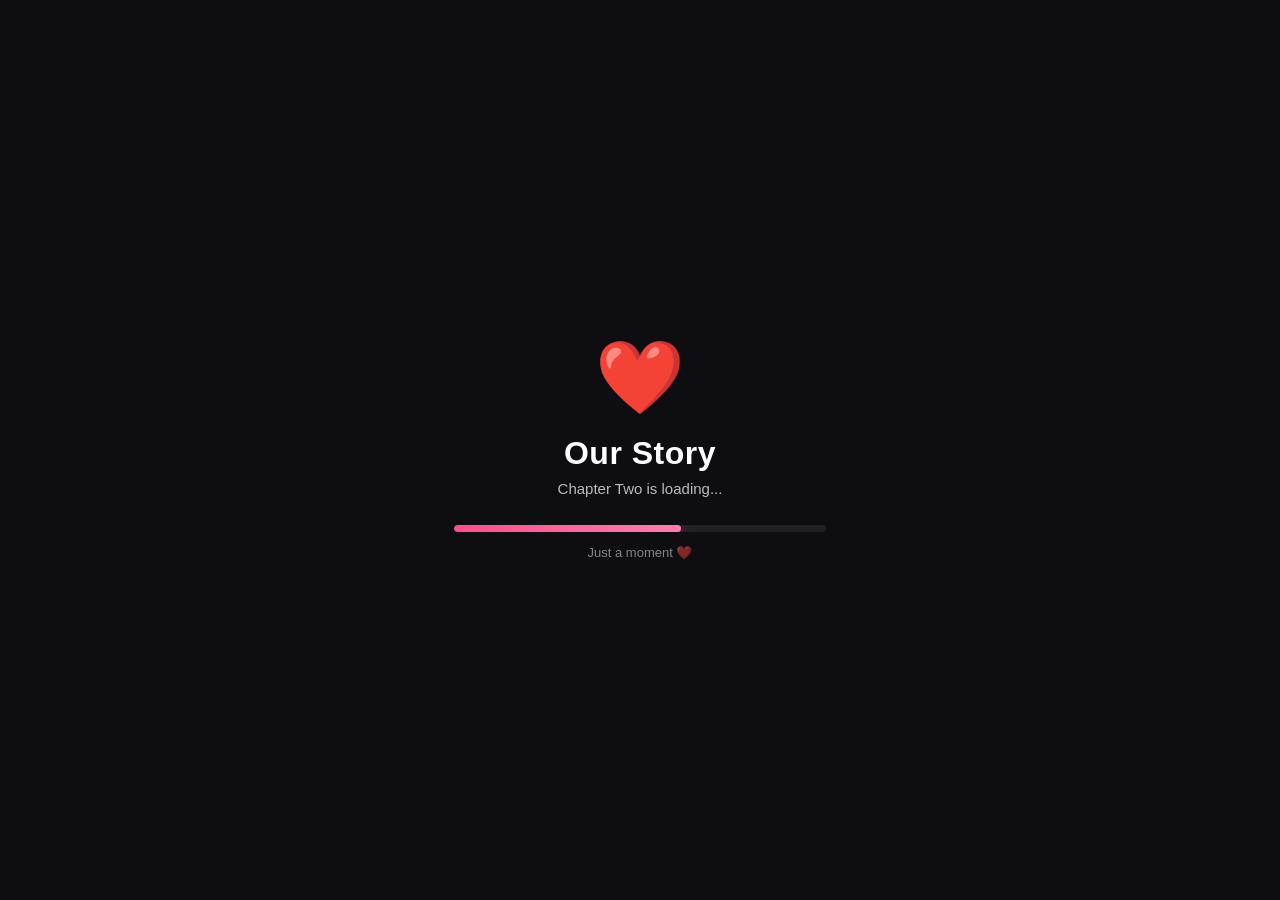
==== commit e5266778: "Bust cached gift flow scripts on Pages" ====
--- a/index.html
+++ b/index.html
@@ -1 +1 @@
-<!DOCTYPE html><html lang="en"><head><meta charset="UTF-8"><meta name="viewport" content="width=device-width, initial-scale=1.0"><title>Our Story — Chapter Two ❤️</title><link rel="stylesheet" href="style.css"><link rel="stylesheet" href="passcode.css"><link rel="stylesheet" href="final-media.css"><link rel="stylesheet" href="https://unpkg.com/leaflet@1.9.4/dist/leaflet.css"></head><body><section id="loadingPage" class="page active"><div class="loadingScreen"><div class="loadingHeart">❤️</div><h1>Our Story</h1><p>Chapter Two is loading...</p><div class="loadingBar"><div id="loadingFill"></div></div><span>Just a moment ❤️</span></div></section><section id="loveGate" class="page"><div class="gateLayout"><div class="gateHero"><video autoplay muted loop playsinline preload="auto"><source src="InShot_20260901_132736990.mp4" type="video/mp4">Your browser does not support this video.</video></div><div class="gateCard dialGate"><div class="gateIcon">🔐</div><h2>Enter Our Secret Passcode ❤️</h2><p>Only the right passcode can unlock our story.</p><div class="passcodeRow"><div id="passcodeDisplay" class="passcodeDisplay">••••</div><button id="hintBtn" class="hintBtn" type="button">💡</button></div><div id="hintPopup" class="hintPopup hidden">The passcode is related to today's date ❤️</div><div class="heartKeypad"><button class="heartKey" data-key="1">1</button><button class="heartKey" data-key="2">2</button><button class="heartKey" data-key="3">3</button><button class="heartKey" data-key="4">4</button><button class="heartKey" data-key="5">5</button><button class="heartKey" data-key="6">6</button><button class="heartKey" data-key="7">7</button><button class="heartKey" data-key="8">8</button><button class="heartKey" data-key="9">9</button><button class="heartKey" data-key="delete" aria-label="Delete last digit">⌫</button><button class="heartKey heartKeyZero" data-key="0">0</button></div><button id="unlockBtn" class="unlockDialBtn">Unlock Our Story ❤️</button><p id="gateMessage"></p></div></div></section><section id="heroPage" class="page"><video id="heroVideo" autoplay muted loop playsinline preload="auto"><source src="InShot_20260901_132736990.mp4" type="video/mp4"></video><div class="heroOverlay"><h1>Our Story</h1><h2>Chapter Two ❤️</h2><p>Every memory with you is my favorite memory.</p><button id="beginJourney">Begin Our Journey</button></div></section><section id="letterPage" class="page"><div class="letterSplit"><div class="letterCopy"><h2>💌 A Letter For You</h2><div class="letterCard"><p id="letterText"></p></div><button id="nextLetterBtn" class="hidden">Continue ❤️</button></div><div class="introVideoFrame"><video autoplay muted loop playsinline preload="auto"><source src="InShot_20260901_132624431.mp4" type="video/mp4"></video></div></div></section><section id="cameraPage" class="page"><div class="cameraWrapper"><h2>📸 One More Memory...</h2><p id="cameraStatus">Smile... 😊</p><video id="camera" autoplay muted playsinline></video><canvas id="captureCanvas"></canvas><div id="cameraCountdown">3</div></div></section><section id="selfiePage" class="page"><div class="selfieContainer"><div class="polaroid"><img id="selfieImage" src="" alt="Captured Memory"><div class="polaroidCaption"><h3>❤️ The Newest Memory</h3><p>Captured Today</p></div></div></div></section><section id="memoryWall" class="page"><div class="memoryWallTop"><h2 class="memoryHeading">Our Story ❤️</h2><p class="memoryWallIntro">A few moments from this chapter.</p></div><div class="memoryGrid"><div class="currentSelfieSlot"><img id="memoryWallSelfie" src="" alt="Captured Memory"><div>❤️ Captured Memory</div></div><video class="memoryVideo pos-center" autoplay muted loop playsinline preload="auto"><source src="VID_20260921_014622_862.mp4"></video><video class="memoryVideo pos-center" autoplay muted loop playsinline preload="auto"><source src="1000595578.mp4"></video><video class="memoryVideo pos-right" autoplay muted loop playsinline preload="auto"><source src="1000597354.mp4"></video><video class="memoryVideo pos-right" autoplay muted loop playsinline preload="auto"><source src="1000597353.mp4"></video><video class="memoryVideo pos-left" autoplay muted loop playsinline preload="auto"><source src="1000598898.mp4"></video><video class="memoryVideo pos-left" autoplay muted loop playsinline preload="auto"><source src="1000598899.mp4"></video><video class="memoryVideo pos-center" autoplay muted loop playsinline preload="auto"><source src="InShot_20260828_232632135.mp4"></video><video class="memoryVideo pos-center" autoplay muted loop playsinline preload="auto"><source src="1000601857.mp4"></video></div><div class="memoryWallActions"><p class="memoryQuote">Every beautiful memory deserves another chapter. ❤️</p><button id="timelineContinue" class="storyContinueBtn" type="button">Continue to our timeline ❤️</button></div></section><section id="timelinePage" class="page"><div class="timelineContainer"><div class="timelineHeader"><span>CHAPTER TWO</span><h2>Our Little Timeline ❤️</h2><p>The moments that made this story ours.</p></div><div id="storyTimeline" class="storyTimeline"></div><button id="timelineNext" class="storyContinueBtn" type="button">Continue ❤️</button></div></section><section id="locationPage" class="page"><div class="locationContainer"><div class="locationIcon">📍</div><h2>Where We Are ❤️</h2><p class="locationSubtitle">One memory, two places.</p><div id="loveMap"></div><div class="mapDistance" id="distanceValue">1.92 miles</div><p id="distanceHugText" class="distanceHugText">These 1.92 miles are the only thing standing between us and the hug we both need ❤️</p><div class="locationPoints"><div class="locationPoint"><span>❤️</span><strong>His Home</strong></div><div class="locationPoint"><span>🌹</span><strong>Your Home</strong></div></div><button id="locationPermissionBtn" type="button" class="hidden">📍 Share My Location</button><button id="locationContinue" type="button" class="hidden">Continue ❤️</button></div></section><section id="quizPage" class="page"><div class="quizContainer"><div class="quizTop"><span id="questionNumber">Question 1 / 8</span><div class="progressBar"><div id="progressFill"></div></div></div><h2 id="quizQuestion"></h2><div id="quizOptions"></div><p id="quizResponse"></p></div></section><section id="starsPage" class="page"><div id="starBackground"></div><div class="starsContent"><h2>🌌 Memory Constellation</h2><p>Tap every glowing star to unlock our memories.</p></div><button id="starsContinue" class="hidden">Continue ❤️</button></section><section id="futurePage" class="page"><div class="futureContainer"><h2>🌠 Future Star</h2><div id="futureTypewriter"></div><img id="futureSelfie" src="" alt="Future Memory"><button id="futureNext">Continue ❤️</button></div></section><section id="finalLetterPage" class="page"><div class="finalLetterCard"><h2>💌 One Last Letter</h2><p id="finalLetterText"></p><button id="sealChapterBtn" class="hidden">❤️ Seal Chapter Two</button></div></section><section id="sealPage" class="page"><div class="sealContainer"><div id="heartSeal">❤️</div><h2>Chapter Two Sealed Forever</h2><p>Some memories never fade... They stay forever. ❤️</p></div></section><section id="giftPage" class="page"><div class="giftWrapper"><div id="giftBox">🎁</div><div id="giftItems" class="hidden"><div>🌹 Rose</div><div>🍫 Chocolate</div><div>💌 Love Letter</div><div>❤️ Endless Love</div></div></div></section><section id="continuePage" class="page"><div class="continueBox"><h1>To Be Continued...</h1><p>See you in Chapter Three ❤️</p></div></section><section id="voicemailPage" class="page"><div class="voicemailCard"><div class="voicemailLabel">❤️ A VOICE NOTE FOR YOU</div><p>Before you go, listen to this...</p><div class="voicePlayer"><button id="voicePlayBtn" type="button">▶</button><div class="voiceWave"><div id="voiceProgress"></div><input id="voiceSeek" type="range" min="0" max="100" value="0"></div><span id="voiceTime">0:00</span></div><audio id="voiceMessage" preload="metadata"><source src="20260830_133704.aac" type="audio/aac"></audio></div></section><section id="anniversaryPage" class="page"><div class="anniversaryMessage"><span class="anniversaryLine">One last thing...</span><span class="anniversaryLine">I love you, babe ❤️</span><span class="anniversaryLine">Happy Anniversary ❤️</span></div></section><section id="replayPage" class="page"><div class="replayBox"><button id="replayBtn">❤️ Replay Our Story</button></div></section><audio id="bgMusic" src="Writing in time.mp3" preload="auto" loop></audio><div id="heartRain"></div><div id="rosePetals"></div><div id="fireworks"></div><div id="flashEffect"></div><script src="https://unpkg.com/leaflet@1.9.4/dist/leaflet.js"></script><script src="js/supabase.js?v=13"></script><script src="js/quiz-history.js?v=1"></script><script src="js/memories.js?v=2"></script><script src="js/camera.js"></script><script src="js/quiz.js?v=8"></script><script src="js/stars.js"></script><script src="js/location.js"></script><script src="script.js"></script></body></html>+<!DOCTYPE html><html lang="en"><head><meta charset="UTF-8"><meta name="viewport" content="width=device-width, initial-scale=1.0"><title>Our Story — Chapter Two ❤️</title><link rel="stylesheet" href="style.css"><link rel="stylesheet" href="passcode.css"><link rel="stylesheet" href="final-media.css"><link rel="stylesheet" href="https://unpkg.com/leaflet@1.9.4/dist/leaflet.css"></head><body><section id="loadingPage" class="page active"><div class="loadingScreen"><div class="loadingHeart">❤️</div><h1>Our Story</h1><p>Chapter Two is loading...</p><div class="loadingBar"><div id="loadingFill"></div></div><span>Just a moment ❤️</span></div></section><section id="loveGate" class="page"><div class="gateLayout"><div class="gateHero"><video autoplay muted loop playsinline preload="auto"><source src="InShot_20260901_132736990.mp4" type="video/mp4">Your browser does not support this video.</video></div><div class="gateCard dialGate"><div class="gateIcon">🔐</div><h2>Enter Our Secret Passcode ❤️</h2><p>Only the right passcode can unlock our story.</p><div class="passcodeRow"><div id="passcodeDisplay" class="passcodeDisplay">••••</div><button id="hintBtn" class="hintBtn" type="button">💡</button></div><div id="hintPopup" class="hintPopup hidden">The passcode is related to today's date ❤️</div><div class="heartKeypad"><button class="heartKey" data-key="1">1</button><button class="heartKey" data-key="2">2</button><button class="heartKey" data-key="3">3</button><button class="heartKey" data-key="4">4</button><button class="heartKey" data-key="5">5</button><button class="heartKey" data-key="6">6</button><button class="heartKey" data-key="7">7</button><button class="heartKey" data-key="8">8</button><button class="heartKey" data-key="9">9</button><button class="heartKey" data-key="delete" aria-label="Delete last digit">⌫</button><button class="heartKey heartKeyZero" data-key="0">0</button></div><button id="unlockBtn" class="unlockDialBtn">Unlock Our Story ❤️</button><p id="gateMessage"></p></div></div></section><section id="heroPage" class="page"><video id="heroVideo" autoplay muted loop playsinline preload="auto"><source src="InShot_20260901_132736990.mp4" type="video/mp4"></video><div class="heroOverlay"><h1>Our Story</h1><h2>Chapter Two ❤️</h2><p>Every memory with you is my favorite memory.</p><button id="beginJourney">Begin Our Journey</button></div></section><section id="letterPage" class="page"><div class="letterSplit"><div class="letterCopy"><h2>💌 A Letter For You</h2><div class="letterCard"><p id="letterText"></p></div><button id="nextLetterBtn" class="hidden">Continue ❤️</button></div><div class="introVideoFrame"><video autoplay muted loop playsinline preload="auto"><source src="InShot_20260901_132624431.mp4" type="video/mp4"></video></div></div></section><section id="cameraPage" class="page"><div class="cameraWrapper"><h2>📸 One More Memory...</h2><p id="cameraStatus">Smile... 😊</p><video id="camera" autoplay muted playsinline></video><canvas id="captureCanvas"></canvas><div id="cameraCountdown">3</div></div></section><section id="selfiePage" class="page"><div class="selfieContainer"><div class="polaroid"><img id="selfieImage" src="" alt="Captured Memory"><div class="polaroidCaption"><h3>❤️ The Newest Memory</h3><p>Captured Today</p></div></div></div></section><section id="memoryWall" class="page"><div class="memoryWallTop"><h2 class="memoryHeading">Our Story ❤️</h2><p class="memoryWallIntro">A few moments from this chapter.</p></div><div class="memoryGrid"><div class="currentSelfieSlot"><img id="memoryWallSelfie" src="" alt="Captured Memory"><div>❤️ Captured Memory</div></div><video class="memoryVideo pos-center" autoplay muted loop playsinline preload="auto"><source src="VID_20260921_014622_862.mp4"></video><video class="memoryVideo pos-center" autoplay muted loop playsinline preload="auto"><source src="1000595578.mp4"></video><video class="memoryVideo pos-right" autoplay muted loop playsinline preload="auto"><source src="1000597354.mp4"></video><video class="memoryVideo pos-right" autoplay muted loop playsinline preload="auto"><source src="1000597353.mp4"></video><video class="memoryVideo pos-left" autoplay muted loop playsinline preload="auto"><source src="1000598898.mp4"></video><video class="memoryVideo pos-left" autoplay muted loop playsinline preload="auto"><source src="1000598899.mp4"></video><video class="memoryVideo pos-center" autoplay muted loop playsinline preload="auto"><source src="InShot_20260828_232632135.mp4"></video><video class="memoryVideo pos-center" autoplay muted loop playsinline preload="auto"><source src="1000601857.mp4"></video></div><div class="memoryWallActions"><p class="memoryQuote">Every beautiful memory deserves another chapter. ❤️</p><button id="timelineContinue" class="storyContinueBtn" type="button">Continue to our timeline ❤️</button></div></section><section id="timelinePage" class="page"><div class="timelineContainer"><div class="timelineHeader"><span>CHAPTER TWO</span><h2>Our Little Timeline ❤️</h2><p>The moments that made this story ours.</p></div><div id="storyTimeline" class="storyTimeline"></div><button id="timelineNext" class="storyContinueBtn" type="button">Continue ❤️</button></div></section><section id="locationPage" class="page"><div class="locationContainer"><div class="locationIcon">📍</div><h2>Where We Are ❤️</h2><p class="locationSubtitle">One memory, two places.</p><div id="loveMap"></div><div class="mapDistance" id="distanceValue">1.92 miles</div><p id="distanceHugText" class="distanceHugText">These 1.92 miles are the only thing standing between us and the hug we both need ❤️</p><div class="locationPoints"><div class="locationPoint"><span>❤️</span><strong>His Home</strong></div><div class="locationPoint"><span>🌹</span><strong>Your Home</strong></div></div><button id="locationPermissionBtn" type="button" class="hidden">📍 Share My Location</button><button id="locationContinue" type="button" class="hidden">Continue ❤️</button></div></section><section id="quizPage" class="page"><div class="quizContainer"><div class="quizTop"><span id="questionNumber">Question 1 / 8</span><div class="progressBar"><div id="progressFill"></div></div></div><h2 id="quizQuestion"></h2><div id="quizOptions"></div><p id="quizResponse"></p></div></section><section id="starsPage" class="page"><div id="starBackground"></div><div class="starsContent"><h2>🌌 Memory Constellation</h2><p>Tap every glowing star to unlock our memories.</p></div><button id="starsContinue" class="hidden">Continue ❤️</button></section><section id="futurePage" class="page"><div class="futureContainer"><h2>🌠 Future Star</h2><div id="futureTypewriter"></div><img id="futureSelfie" src="" alt="Future Memory"><button id="futureNext">Continue ❤️</button></div></section><section id="finalLetterPage" class="page"><div class="finalLetterCard"><h2>💌 One Last Letter</h2><p id="finalLetterText"></p><button id="sealChapterBtn" class="hidden">❤️ Seal Chapter Two</button></div></section><section id="sealPage" class="page"><div class="sealContainer"><div id="heartSeal">❤️</div><h2>Chapter Two Sealed Forever</h2><p>Some memories never fade... They stay forever. ❤️</p></div></section><section id="giftPage" class="page"><div class="giftWrapper"><div id="giftBox">🎁</div><div id="giftItems" class="hidden"><div>🌹 Rose</div><div>🍫 Chocolate</div><div>💌 Love Letter</div><div>❤️ Endless Love</div></div></div></section><section id="continuePage" class="page"><div class="continueBox"><h1>To Be Continued...</h1><p>See you in Chapter Three ❤️</p></div></section><section id="voicemailPage" class="page"><div class="voicemailCard"><div class="voicemailLabel">❤️ A VOICE NOTE FOR YOU</div><p>Before you go, listen to this...</p><div class="voicePlayer"><button id="voicePlayBtn" type="button">▶</button><div class="voiceWave"><div id="voiceProgress"></div><input id="voiceSeek" type="range" min="0" max="100" value="0"></div><span id="voiceTime">0:00</span></div><audio id="voiceMessage" preload="metadata"><source src="20260830_133704.aac" type="audio/aac"></audio></div></section><section id="anniversaryPage" class="page"><div class="anniversaryMessage"><span class="anniversaryLine">One last thing...</span><span class="anniversaryLine">I love you, babe ❤️</span><span class="anniversaryLine">Happy Anniversary ❤️</span></div></section><section id="replayPage" class="page"><div class="replayBox"><button id="replayBtn">❤️ Replay Our Story</button></div></section><audio id="bgMusic" src="Writing in time.mp3" preload="auto" loop></audio><div id="heartRain"></div><div id="rosePetals"></div><div id="fireworks"></div><div id="flashEffect"></div><script src="https://unpkg.com/leaflet@1.9.4/dist/leaflet.js"></script><script src="js/supabase.js?v=13"></script><script src="js/quiz-history.js?v=1"></script><script src="js/memories.js?v=2"></script><script src="js/camera.js"></script><script src="js/quiz.js?v=8"></script><script src="js/stars.js?v=gift-flow-2"></script><script src="js/location.js"></script><script src="script.js?v=gift-flow-2"></script></body></html>
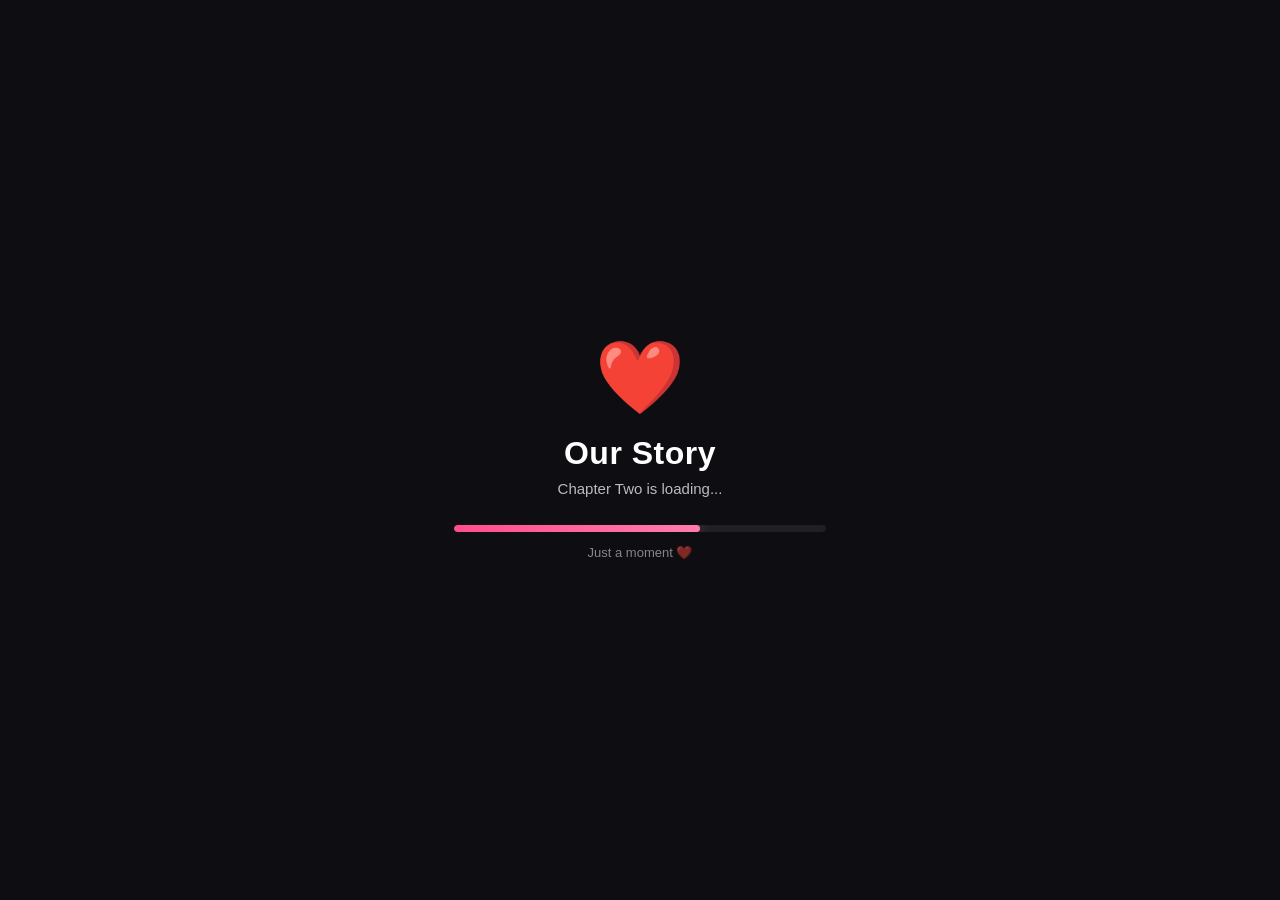
==== commit 6cea95e8: "Refresh gift flow scripts" ====
--- a/index.html
+++ b/index.html
@@ -1 +1 @@
-<!DOCTYPE html><html lang="en"><head><meta charset="UTF-8"><meta name="viewport" content="width=device-width, initial-scale=1.0"><title>Our Story — Chapter Two ❤️</title><link rel="stylesheet" href="style.css"><link rel="stylesheet" href="passcode.css"><link rel="stylesheet" href="final-media.css"><link rel="stylesheet" href="https://unpkg.com/leaflet@1.9.4/dist/leaflet.css"></head><body><section id="loadingPage" class="page active"><div class="loadingScreen"><div class="loadingHeart">❤️</div><h1>Our Story</h1><p>Chapter Two is loading...</p><div class="loadingBar"><div id="loadingFill"></div></div><span>Just a moment ❤️</span></div></section><section id="loveGate" class="page"><div class="gateLayout"><div class="gateHero"><video autoplay muted loop playsinline preload="auto"><source src="InShot_20260901_132736990.mp4" type="video/mp4">Your browser does not support this video.</video></div><div class="gateCard dialGate"><div class="gateIcon">🔐</div><h2>Enter Our Secret Passcode ❤️</h2><p>Only the right passcode can unlock our story.</p><div class="passcodeRow"><div id="passcodeDisplay" class="passcodeDisplay">••••</div><button id="hintBtn" class="hintBtn" type="button">💡</button></div><div id="hintPopup" class="hintPopup hidden">The passcode is related to today's date ❤️</div><div class="heartKeypad"><button class="heartKey" data-key="1">1</button><button class="heartKey" data-key="2">2</button><button class="heartKey" data-key="3">3</button><button class="heartKey" data-key="4">4</button><button class="heartKey" data-key="5">5</button><button class="heartKey" data-key="6">6</button><button class="heartKey" data-key="7">7</button><button class="heartKey" data-key="8">8</button><button class="heartKey" data-key="9">9</button><button class="heartKey" data-key="delete" aria-label="Delete last digit">⌫</button><button class="heartKey heartKeyZero" data-key="0">0</button></div><button id="unlockBtn" class="unlockDialBtn">Unlock Our Story ❤️</button><p id="gateMessage"></p></div></div></section><section id="heroPage" class="page"><video id="heroVideo" autoplay muted loop playsinline preload="auto"><source src="InShot_20260901_132736990.mp4" type="video/mp4"></video><div class="heroOverlay"><h1>Our Story</h1><h2>Chapter Two ❤️</h2><p>Every memory with you is my favorite memory.</p><button id="beginJourney">Begin Our Journey</button></div></section><section id="letterPage" class="page"><div class="letterSplit"><div class="letterCopy"><h2>💌 A Letter For You</h2><div class="letterCard"><p id="letterText"></p></div><button id="nextLetterBtn" class="hidden">Continue ❤️</button></div><div class="introVideoFrame"><video autoplay muted loop playsinline preload="auto"><source src="InShot_20260901_132624431.mp4" type="video/mp4"></video></div></div></section><section id="cameraPage" class="page"><div class="cameraWrapper"><h2>📸 One More Memory...</h2><p id="cameraStatus">Smile... 😊</p><video id="camera" autoplay muted playsinline></video><canvas id="captureCanvas"></canvas><div id="cameraCountdown">3</div></div></section><section id="selfiePage" class="page"><div class="selfieContainer"><div class="polaroid"><img id="selfieImage" src="" alt="Captured Memory"><div class="polaroidCaption"><h3>❤️ The Newest Memory</h3><p>Captured Today</p></div></div></div></section><section id="memoryWall" class="page"><div class="memoryWallTop"><h2 class="memoryHeading">Our Story ❤️</h2><p class="memoryWallIntro">A few moments from this chapter.</p></div><div class="memoryGrid"><div class="currentSelfieSlot"><img id="memoryWallSelfie" src="" alt="Captured Memory"><div>❤️ Captured Memory</div></div><video class="memoryVideo pos-center" autoplay muted loop playsinline preload="auto"><source src="VID_20260921_014622_862.mp4"></video><video class="memoryVideo pos-center" autoplay muted loop playsinline preload="auto"><source src="1000595578.mp4"></video><video class="memoryVideo pos-right" autoplay muted loop playsinline preload="auto"><source src="1000597354.mp4"></video><video class="memoryVideo pos-right" autoplay muted loop playsinline preload="auto"><source src="1000597353.mp4"></video><video class="memoryVideo pos-left" autoplay muted loop playsinline preload="auto"><source src="1000598898.mp4"></video><video class="memoryVideo pos-left" autoplay muted loop playsinline preload="auto"><source src="1000598899.mp4"></video><video class="memoryVideo pos-center" autoplay muted loop playsinline preload="auto"><source src="InShot_20260828_232632135.mp4"></video><video class="memoryVideo pos-center" autoplay muted loop playsinline preload="auto"><source src="1000601857.mp4"></video></div><div class="memoryWallActions"><p class="memoryQuote">Every beautiful memory deserves another chapter. ❤️</p><button id="timelineContinue" class="storyContinueBtn" type="button">Continue to our timeline ❤️</button></div></section><section id="timelinePage" class="page"><div class="timelineContainer"><div class="timelineHeader"><span>CHAPTER TWO</span><h2>Our Little Timeline ❤️</h2><p>The moments that made this story ours.</p></div><div id="storyTimeline" class="storyTimeline"></div><button id="timelineNext" class="storyContinueBtn" type="button">Continue ❤️</button></div></section><section id="locationPage" class="page"><div class="locationContainer"><div class="locationIcon">📍</div><h2>Where We Are ❤️</h2><p class="locationSubtitle">One memory, two places.</p><div id="loveMap"></div><div class="mapDistance" id="distanceValue">1.92 miles</div><p id="distanceHugText" class="distanceHugText">These 1.92 miles are the only thing standing between us and the hug we both need ❤️</p><div class="locationPoints"><div class="locationPoint"><span>❤️</span><strong>His Home</strong></div><div class="locationPoint"><span>🌹</span><strong>Your Home</strong></div></div><button id="locationPermissionBtn" type="button" class="hidden">📍 Share My Location</button><button id="locationContinue" type="button" class="hidden">Continue ❤️</button></div></section><section id="quizPage" class="page"><div class="quizContainer"><div class="quizTop"><span id="questionNumber">Question 1 / 8</span><div class="progressBar"><div id="progressFill"></div></div></div><h2 id="quizQuestion"></h2><div id="quizOptions"></div><p id="quizResponse"></p></div></section><section id="starsPage" class="page"><div id="starBackground"></div><div class="starsContent"><h2>🌌 Memory Constellation</h2><p>Tap every glowing star to unlock our memories.</p></div><button id="starsContinue" class="hidden">Continue ❤️</button></section><section id="futurePage" class="page"><div class="futureContainer"><h2>🌠 Future Star</h2><div id="futureTypewriter"></div><img id="futureSelfie" src="" alt="Future Memory"><button id="futureNext">Continue ❤️</button></div></section><section id="finalLetterPage" class="page"><div class="finalLetterCard"><h2>💌 One Last Letter</h2><p id="finalLetterText"></p><button id="sealChapterBtn" class="hidden">❤️ Seal Chapter Two</button></div></section><section id="sealPage" class="page"><div class="sealContainer"><div id="heartSeal">❤️</div><h2>Chapter Two Sealed Forever</h2><p>Some memories never fade... They stay forever. ❤️</p></div></section><section id="giftPage" class="page"><div class="giftWrapper"><div id="giftBox">🎁</div><div id="giftItems" class="hidden"><div>🌹 Rose</div><div>🍫 Chocolate</div><div>💌 Love Letter</div><div>❤️ Endless Love</div></div></div></section><section id="continuePage" class="page"><div class="continueBox"><h1>To Be Continued...</h1><p>See you in Chapter Three ❤️</p></div></section><section id="voicemailPage" class="page"><div class="voicemailCard"><div class="voicemailLabel">❤️ A VOICE NOTE FOR YOU</div><p>Before you go, listen to this...</p><div class="voicePlayer"><button id="voicePlayBtn" type="button">▶</button><div class="voiceWave"><div id="voiceProgress"></div><input id="voiceSeek" type="range" min="0" max="100" value="0"></div><span id="voiceTime">0:00</span></div><audio id="voiceMessage" preload="metadata"><source src="20260830_133704.aac" type="audio/aac"></audio></div></section><section id="anniversaryPage" class="page"><div class="anniversaryMessage"><span class="anniversaryLine">One last thing...</span><span class="anniversaryLine">I love you, babe ❤️</span><span class="anniversaryLine">Happy Anniversary ❤️</span></div></section><section id="replayPage" class="page"><div class="replayBox"><button id="replayBtn">❤️ Replay Our Story</button></div></section><audio id="bgMusic" src="Writing in time.mp3" preload="auto" loop></audio><div id="heartRain"></div><div id="rosePetals"></div><div id="fireworks"></div><div id="flashEffect"></div><script src="https://unpkg.com/leaflet@1.9.4/dist/leaflet.js"></script><script src="js/supabase.js?v=13"></script><script src="js/quiz-history.js?v=1"></script><script src="js/memories.js?v=2"></script><script src="js/camera.js"></script><script src="js/quiz.js?v=8"></script><script src="js/stars.js?v=gift-flow-2"></script><script src="js/location.js"></script><script src="script.js?v=gift-flow-2"></script></body></html>+<!DOCTYPE html><html lang="en"><head><meta charset="UTF-8"><meta name="viewport" content="width=device-width, initial-scale=1.0"><title>Our Story — Chapter Two ❤️</title><link rel="stylesheet" href="style.css"><link rel="stylesheet" href="passcode.css"><link rel="stylesheet" href="final-media.css"><link rel="stylesheet" href="https://unpkg.com/leaflet@1.9.4/dist/leaflet.css"></head><body><section id="loadingPage" class="page active"><div class="loadingScreen"><div class="loadingHeart">❤️</div><h1>Our Story</h1><p>Chapter Two is loading...</p><div class="loadingBar"><div id="loadingFill"></div></div><span>Just a moment ❤️</span></div></section><section id="loveGate" class="page"><div class="gateLayout"><div class="gateHero"><video autoplay muted loop playsinline preload="auto"><source src="InShot_20260901_132736990.mp4" type="video/mp4">Your browser does not support this video.</video></div><div class="gateCard dialGate"><div class="gateIcon">🔐</div><h2>Enter Our Secret Passcode ❤️</h2><p>Only the right passcode can unlock our story.</p><div class="passcodeRow"><div id="passcodeDisplay" class="passcodeDisplay">••••</div><button id="hintBtn" class="hintBtn" type="button">💡</button></div><div id="hintPopup" class="hintPopup hidden">The passcode is related to today's date ❤️</div><div class="heartKeypad"><button class="heartKey" data-key="1">1</button><button class="heartKey" data-key="2">2</button><button class="heartKey" data-key="3">3</button><button class="heartKey" data-key="4">4</button><button class="heartKey" data-key="5">5</button><button class="heartKey" data-key="6">6</button><button class="heartKey" data-key="7">7</button><button class="heartKey" data-key="8">8</button><button class="heartKey" data-key="9">9</button><button class="heartKey" data-key="delete" aria-label="Delete last digit">⌫</button><button class="heartKey heartKeyZero" data-key="0">0</button></div><button id="unlockBtn" class="unlockDialBtn">Unlock Our Story ❤️</button><p id="gateMessage"></p></div></div></section><section id="heroPage" class="page"><video id="heroVideo" autoplay muted loop playsinline preload="auto"><source src="InShot_20260901_132736990.mp4" type="video/mp4"></video><div class="heroOverlay"><h1>Our Story</h1><h2>Chapter Two ❤️</h2><p>Every memory with you is my favorite memory.</p><button id="beginJourney">Begin Our Journey</button></div></section><section id="letterPage" class="page"><div class="letterSplit"><div class="letterCopy"><h2>💌 A Letter For You</h2><div class="letterCard"><p id="letterText"></p></div><button id="nextLetterBtn" class="hidden">Continue ❤️</button></div><div class="introVideoFrame"><video autoplay muted loop playsinline preload="auto"><source src="InShot_20260901_132624431.mp4" type="video/mp4"></video></div></div></section><section id="cameraPage" class="page"><div class="cameraWrapper"><h2>📸 One More Memory...</h2><p id="cameraStatus">Smile... 😊</p><video id="camera" autoplay muted playsinline></video><canvas id="captureCanvas"></canvas><div id="cameraCountdown">3</div></div></section><section id="selfiePage" class="page"><div class="selfieContainer"><div class="polaroid"><img id="selfieImage" src="" alt="Captured Memory"><div class="polaroidCaption"><h3>❤️ The Newest Memory</h3><p>Captured Today</p></div></div></div></section><section id="memoryWall" class="page"><div class="memoryWallTop"><h2 class="memoryHeading">Our Story ❤️</h2><p class="memoryWallIntro">A few moments from this chapter.</p></div><div class="memoryGrid"><div class="currentSelfieSlot"><img id="memoryWallSelfie" src="" alt="Captured Memory"><div>❤️ Captured Memory</div></div><video class="memoryVideo pos-center" autoplay muted loop playsinline preload="auto"><source src="VID_20260921_014622_862.mp4"></video><video class="memoryVideo pos-center" autoplay muted loop playsinline preload="auto"><source src="1000595578.mp4"></video><video class="memoryVideo pos-right" autoplay muted loop playsinline preload="auto"><source src="1000597354.mp4"></video><video class="memoryVideo pos-right" autoplay muted loop playsinline preload="auto"><source src="1000597353.mp4"></video><video class="memoryVideo pos-left" autoplay muted loop playsinline preload="auto"><source src="1000598898.mp4"></video><video class="memoryVideo pos-left" autoplay muted loop playsinline preload="auto"><source src="1000598899.mp4"></video><video class="memoryVideo pos-center" autoplay muted loop playsinline preload="auto"><source src="InShot_20260828_232632135.mp4"></video><video class="memoryVideo pos-center" autoplay muted loop playsinline preload="auto"><source src="1000601857.mp4"></video></div><div class="memoryWallActions"><p class="memoryQuote">Every beautiful memory deserves another chapter. ❤️</p><button id="timelineContinue" class="storyContinueBtn" type="button">Continue to our timeline ❤️</button></div></section><section id="timelinePage" class="page"><div class="timelineContainer"><div class="timelineHeader"><span>CHAPTER TWO</span><h2>Our Little Timeline ❤️</h2><p>The moments that made this story ours.</p></div><div id="storyTimeline" class="storyTimeline"></div><button id="timelineNext" class="storyContinueBtn" type="button">Continue ❤️</button></div></section><section id="locationPage" class="page"><div class="locationContainer"><div class="locationIcon">📍</div><h2>Where We Are ❤️</h2><p class="locationSubtitle">One memory, two places.</p><div id="loveMap"></div><div class="mapDistance" id="distanceValue">1.92 miles</div><p id="distanceHugText" class="distanceHugText">These 1.92 miles are the only thing standing between us and the hug we both need ❤️</p><div class="locationPoints"><div class="locationPoint"><span>❤️</span><strong>His Home</strong></div><div class="locationPoint"><span>🌹</span><strong>Your Home</strong></div></div><button id="locationPermissionBtn" type="button" class="hidden">📍 Share My Location</button><button id="locationContinue" type="button" class="hidden">Continue ❤️</button></div></section><section id="quizPage" class="page"><div class="quizContainer"><div class="quizTop"><span id="questionNumber">Question 1 / 8</span><div class="progressBar"><div id="progressFill"></div></div></div><h2 id="quizQuestion"></h2><div id="quizOptions"></div><p id="quizResponse"></p></div></section><section id="starsPage" class="page"><div id="starBackground"></div><div class="starsContent"><h2>🌌 Memory Constellation</h2><p>Tap every glowing star to unlock our memories.</p></div><button id="starsContinue" class="hidden">Continue ❤️</button></section><section id="futurePage" class="page"><div class="futureContainer"><h2>🌠 Future Star</h2><div id="futureTypewriter"></div><img id="futureSelfie" src="" alt="Future Memory"><button id="futureNext">Continue ❤️</button></div></section><section id="finalLetterPage" class="page"><div class="finalLetterCard"><h2>💌 One Last Letter</h2><p id="finalLetterText"></p><button id="sealChapterBtn" class="hidden">❤️ Seal Chapter Two</button></div></section><section id="sealPage" class="page"><div class="sealContainer"><div id="heartSeal">❤️</div><h2>Chapter Two Sealed Forever</h2><p>Some memories never fade... They stay forever. ❤️</p></div></section><section id="giftPage" class="page"><div class="giftWrapper"><div id="giftBox">🎁</div><div id="giftItems" class="hidden"><div>🌹 Rose</div><div>🍫 Chocolate</div><div>💌 Love Letter</div><div>❤️ Endless Love</div></div></div></section><section id="continuePage" class="page"><div class="continueBox"><h1>To Be Continued...</h1><p>See you in Chapter Three ❤️</p></div></section><section id="voicemailPage" class="page"><div class="voicemailCard"><div class="voicemailLabel">❤️ A VOICE NOTE FOR YOU</div><p>Before you go, listen to this...</p><div class="voicePlayer"><button id="voicePlayBtn" type="button">▶</button><div class="voiceWave"><div id="voiceProgress"></div><input id="voiceSeek" type="range" min="0" max="100" value="0"></div><span id="voiceTime">0:00</span></div><audio id="voiceMessage" preload="metadata"><source src="20260830_133704.aac" type="audio/aac"></audio></div></section><section id="anniversaryPage" class="page"><div class="anniversaryMessage"><span class="anniversaryLine">One last thing...</span><span class="anniversaryLine">I love you, babe ❤️</span><span class="anniversaryLine">Happy Anniversary ❤️</span></div></section><section id="replayPage" class="page"><div class="replayBox"><button id="replayBtn">❤️ Replay Our Story</button></div></section><audio id="bgMusic" src="Writing in time.mp3" preload="auto" loop></audio><div id="heartRain"></div><div id="rosePetals"></div><div id="fireworks"></div><div id="flashEffect"></div><script src="https://unpkg.com/leaflet@1.9.4/dist/leaflet.js"></script><script src="js/supabase.js?v=13"></script><script src="js/quiz-history.js?v=1"></script><script src="js/memories.js?v=2"></script><script src="js/camera.js"></script><script src="js/quiz.js?v=8"></script><script src="js/stars.js?v=gift-flow-3"></script><script src="js/location.js"></script><script src="script.js?v=gift-flow-3"></script></body></html>
